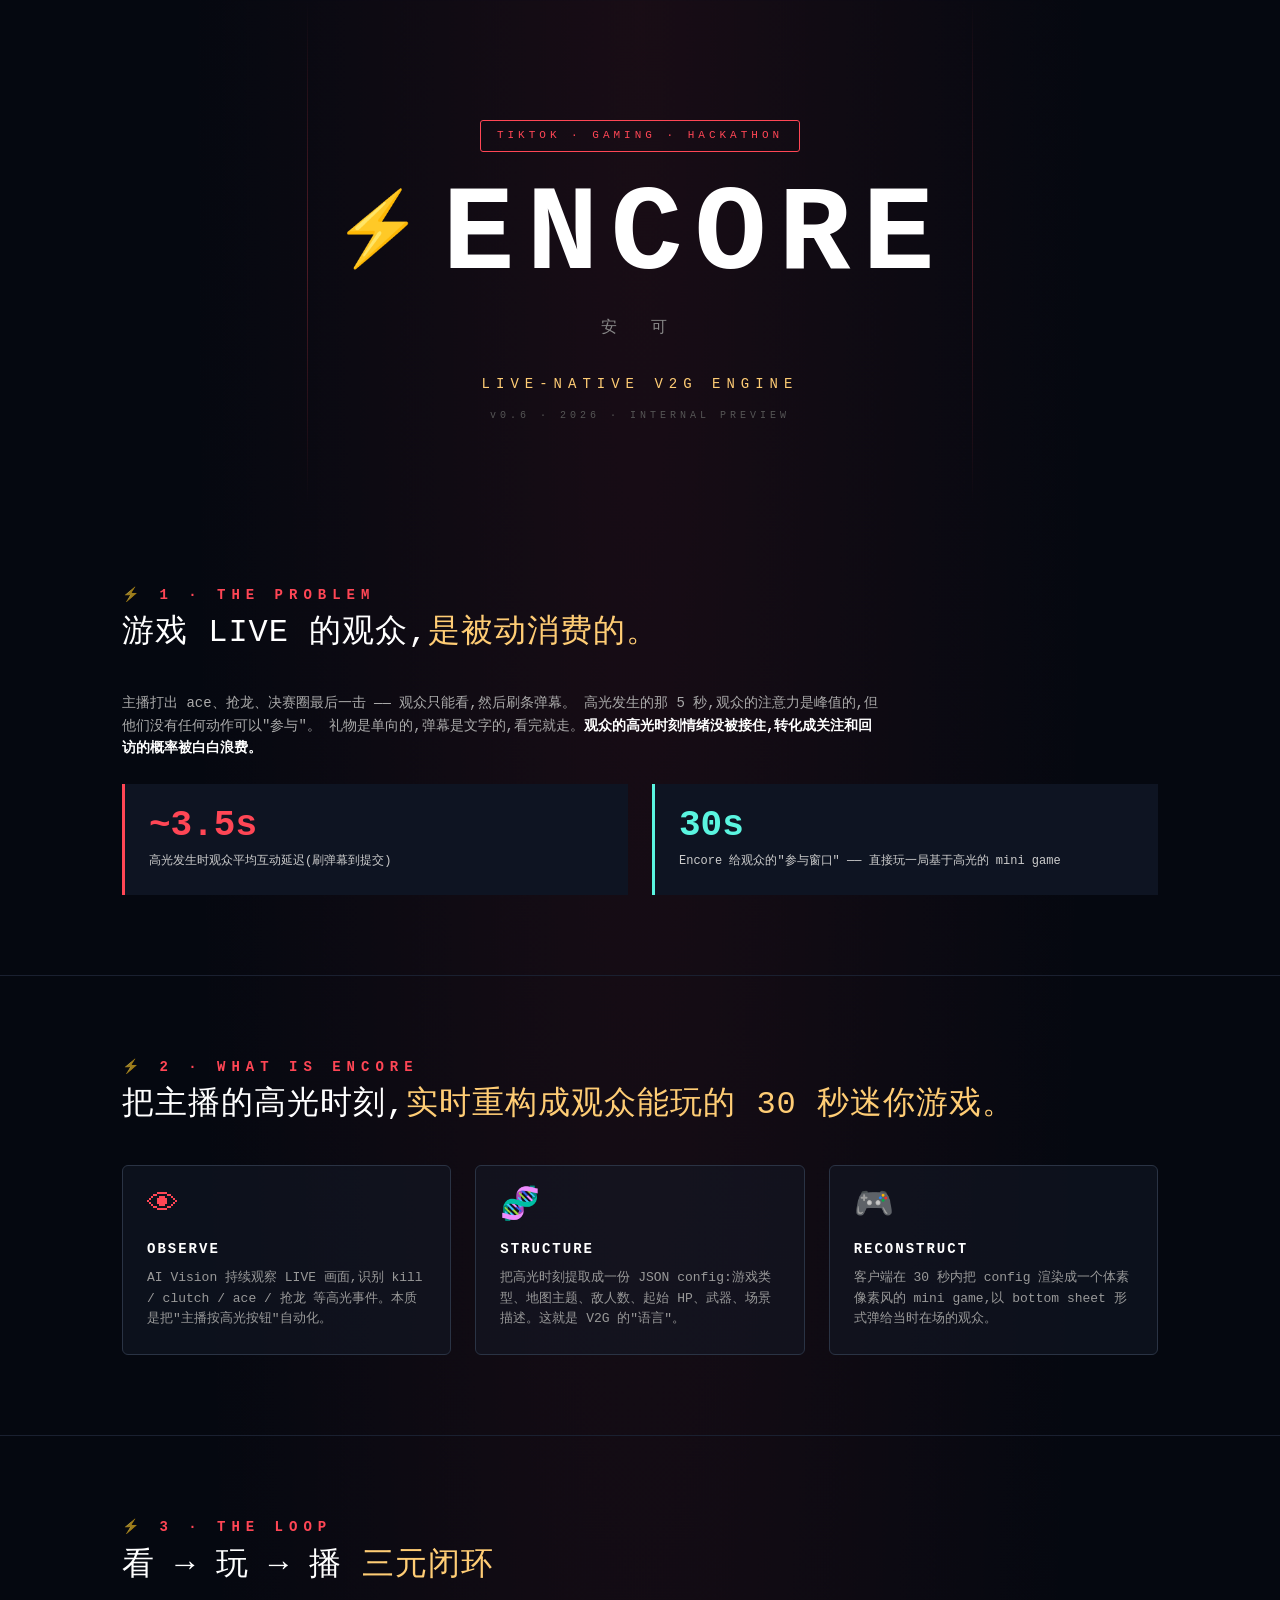
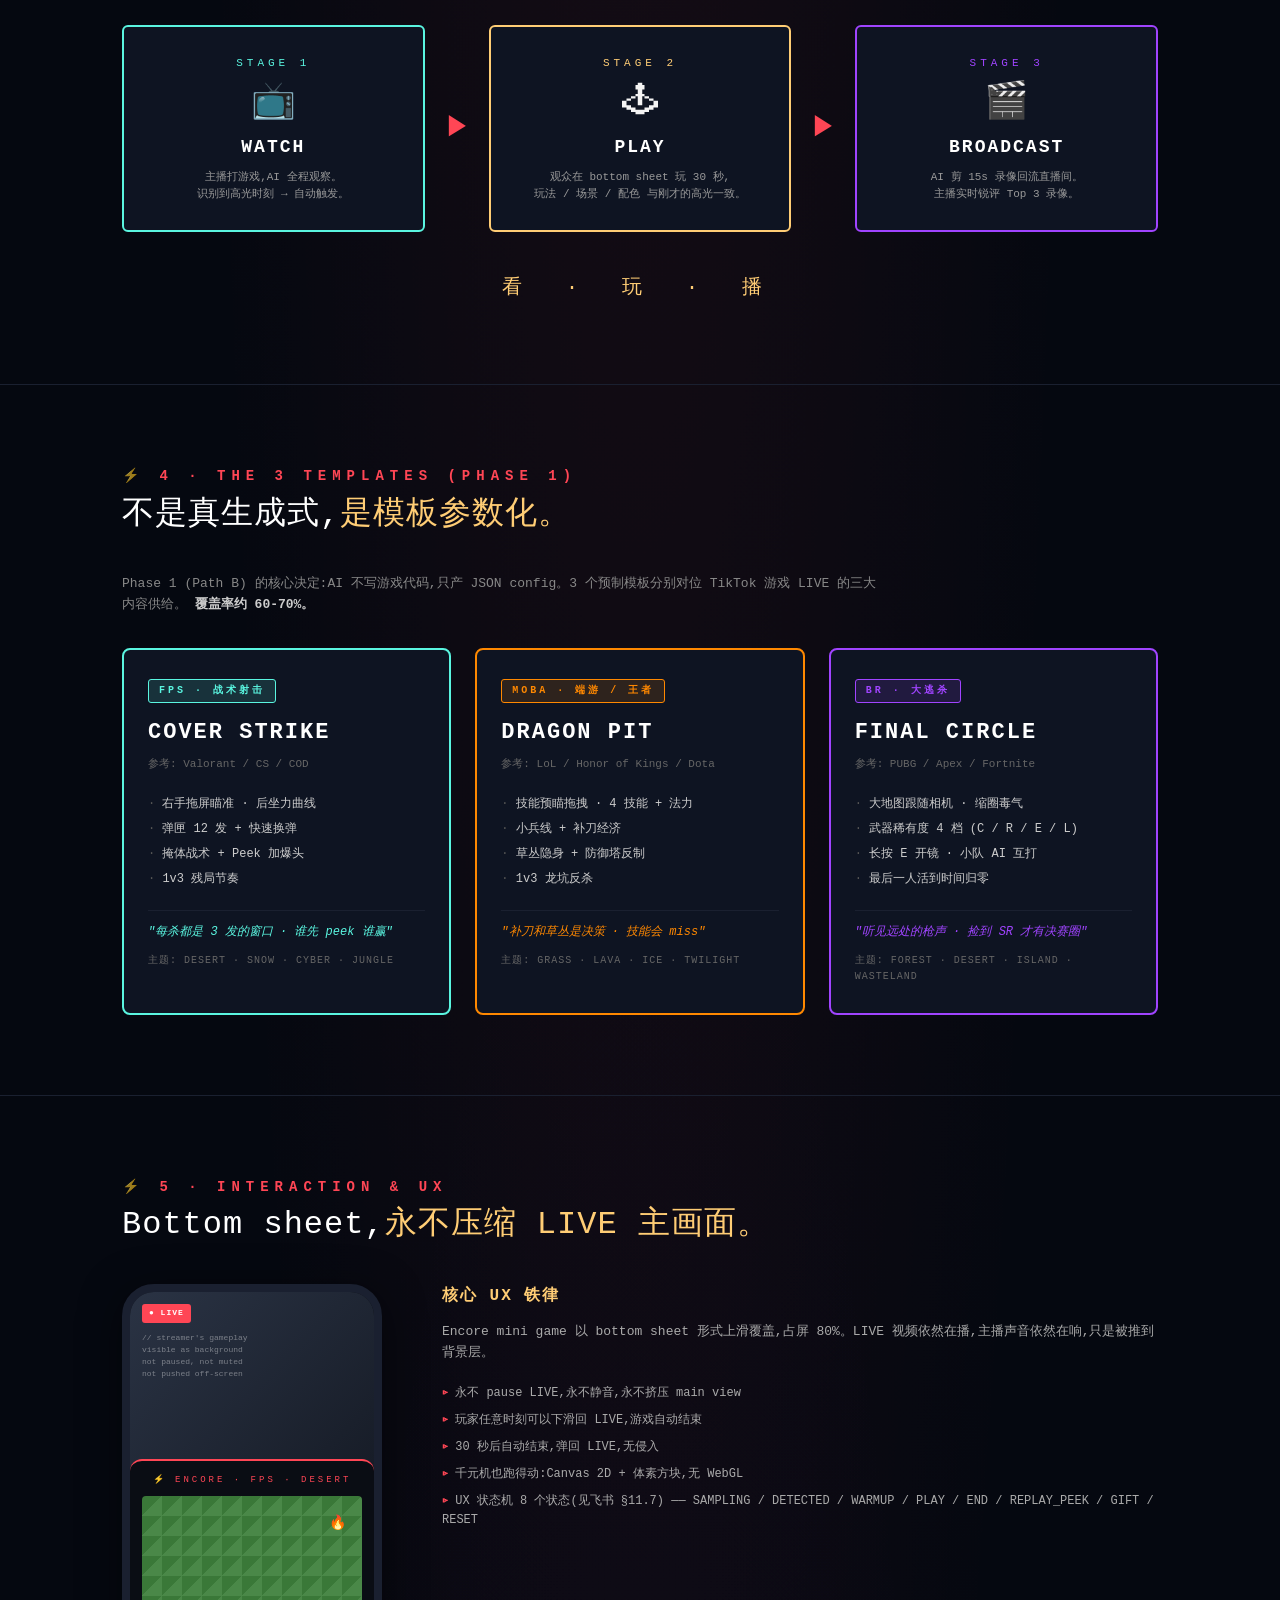
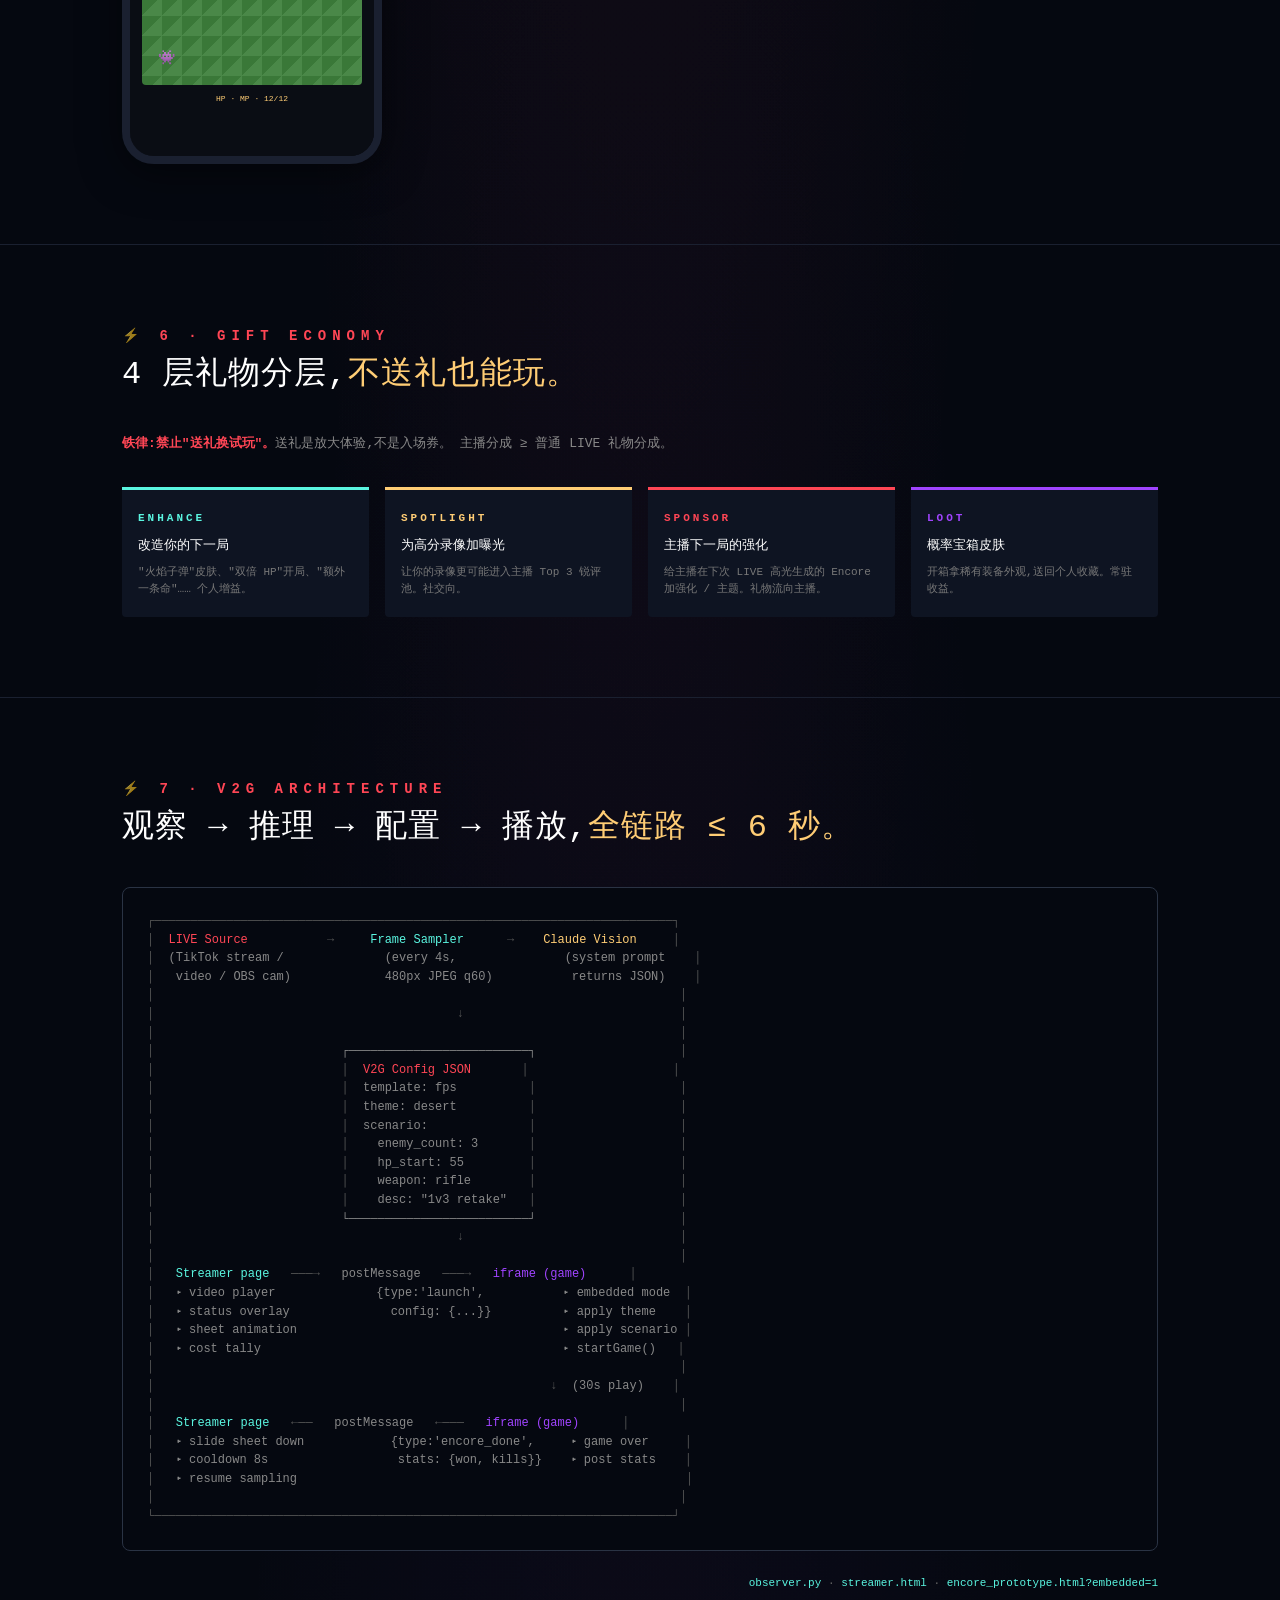
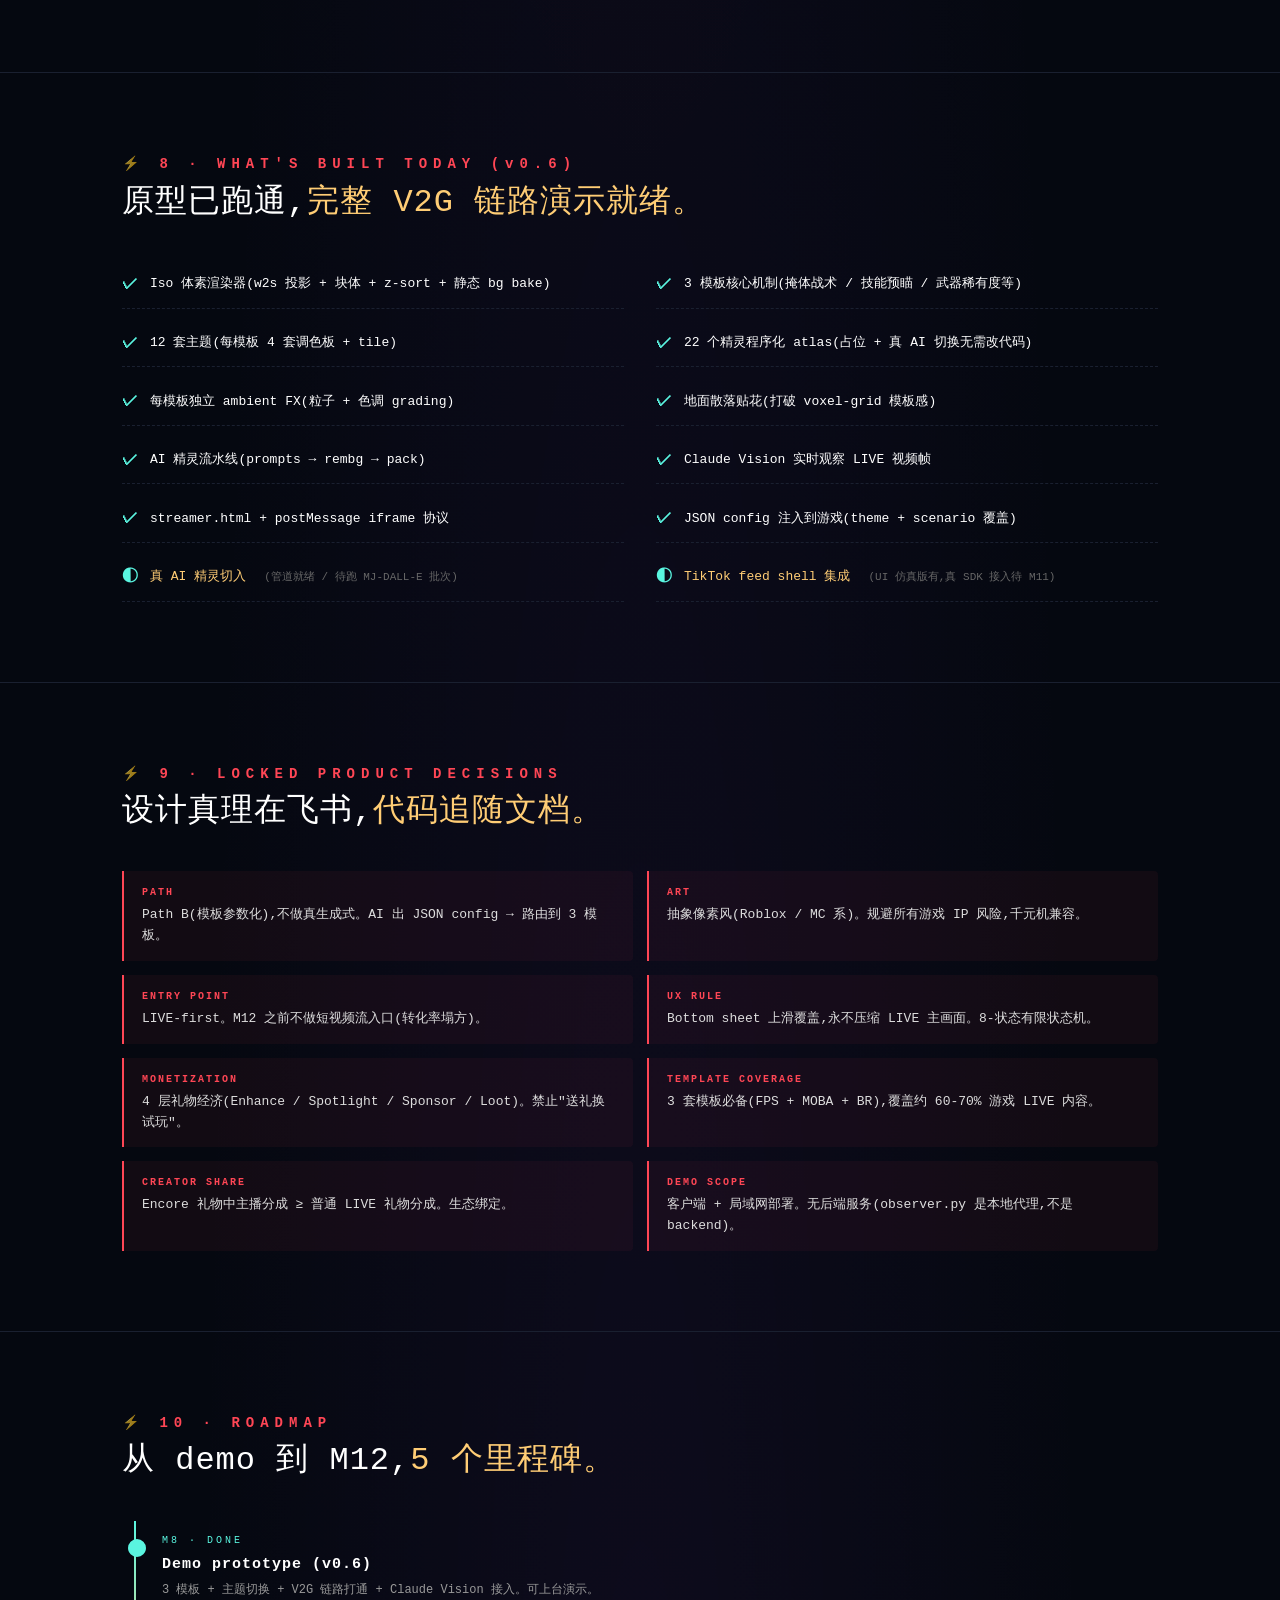
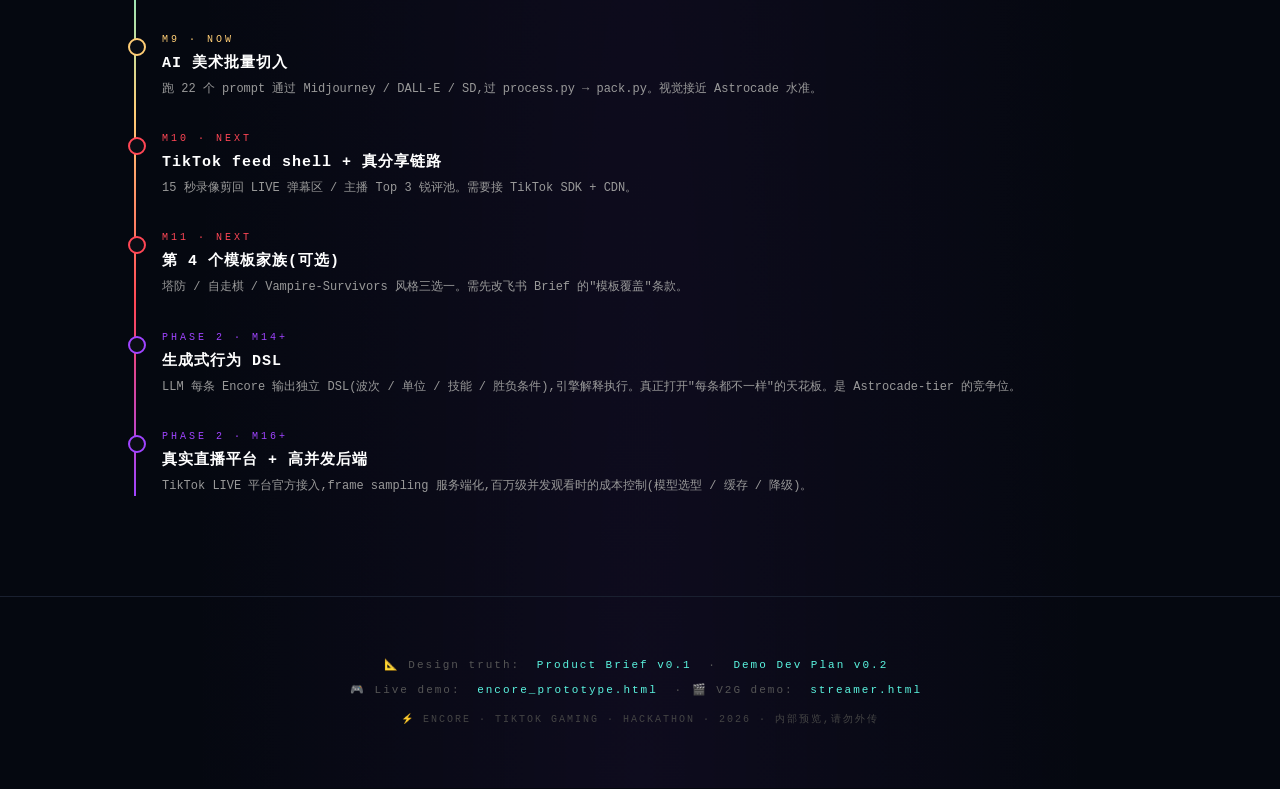
==== docs/encore_pitch.html @ af49ca0b "v1: Encore — TikTok LIVE-native V2G engine prototype Hackathon snapshot at v0.6: end-to-end V2G loop" ====
<!DOCTYPE html>
<html lang="zh-CN">
<head>
<meta charset="UTF-8">
<meta name="viewport" content="width=device-width, initial-scale=1">
<title>Encore — V2G Engine for TikTok LIVE</title>
<style>
  * { box-sizing: border-box; }
  html, body {
    margin: 0; padding: 0;
    background: #050810;
    color: #f4f4f4;
    font-family: 'Courier New', Menlo, monospace;
    line-height: 1.6;
    font-size: 14px;
  }
  body {
    background:
      radial-gradient(ellipse at top, rgba(255,70,85,0.08) 0%, transparent 50%),
      radial-gradient(ellipse at bottom, rgba(160,68,255,0.06) 0%, transparent 50%),
      #050810;
    min-height: 100vh;
  }
  .container { max-width: 1100px; margin: 0 auto; padding: 0 32px; }
  section { padding: 80px 0; border-top: 1px solid #1a2030; }
  section:first-of-type { border-top: none; }

  /* === Hero === */
  header {
    padding: 120px 0 80px;
    text-align: center;
    position: relative;
    overflow: hidden;
  }
  header::before, header::after {
    content: '';
    position: absolute;
    width: 1px; height: 100%;
    background: linear-gradient(180deg, transparent, rgba(255,70,85,0.3), transparent);
  }
  header::before { left: 24%; top: 0; }
  header::after { right: 24%; top: 0; }
  .hero-badge {
    display: inline-block;
    color: #ff4655;
    border: 1px solid #ff4655;
    padding: 6px 16px;
    letter-spacing: 4px;
    font-size: 11px;
    border-radius: 3px;
    margin-bottom: 24px;
  }
  .hero-title {
    font-size: clamp(56px, 10vw, 120px);
    color: #fff;
    margin: 0;
    letter-spacing: 12px;
    font-weight: bold;
    line-height: 1;
  }
  .hero-title .bolt { color: #ff4655; font-size: 0.6em; vertical-align: 0.2em; margin-right: 0.1em; }
  .hero-cn {
    font-size: 16px; color: #888;
    letter-spacing: 12px;
    margin-top: 20px;
  }
  .hero-tagline {
    color: #ffcd75;
    font-size: 14px;
    letter-spacing: 6px;
    margin-top: 32px;
  }
  .hero-stamp {
    color: #555;
    font-size: 10px;
    letter-spacing: 4px;
    margin-top: 12px;
  }

  /* === Section headings === */
  h2 {
    color: #ff4655;
    font-size: 14px;
    letter-spacing: 6px;
    margin: 0 0 8px;
    font-weight: bold;
  }
  h2::before { content: '⚡ '; opacity: 0.6; }
  .h2-sub {
    color: #fff;
    font-size: 32px;
    letter-spacing: 1px;
    margin: 0 0 40px;
    line-height: 1.2;
  }
  .h2-sub .accent { color: #ffcd75; }

  /* === Problem === */
  #problem .pair {
    display: grid; grid-template-columns: 1fr 1fr; gap: 24px;
    margin-top: 24px;
  }
  .stat-card {
    background: #0e1422;
    border-left: 3px solid #ff4655;
    padding: 24px;
  }
  .stat-card .num {
    color: #ff4655;
    font-size: 36px; font-weight: bold;
    line-height: 1;
    margin-bottom: 8px;
  }
  .stat-card .lbl { color: #ccc; font-size: 12px; }
  .stat-card.good { border-left-color: #5af5e0; }
  .stat-card.good .num { color: #5af5e0; }

  /* === Vision === */
  .vision-grid {
    display: grid; grid-template-columns: repeat(3, 1fr); gap: 24px;
  }
  .v-card {
    background: rgba(20, 26, 40, 0.5);
    border: 1px solid #2a3344;
    padding: 24px;
    border-radius: 6px;
  }
  .v-card .ico {
    color: #ff4655;
    font-size: 32px;
    line-height: 1;
    margin-bottom: 16px;
  }
  .v-card h3 {
    color: #fff; margin: 0 0 8px;
    font-size: 14px; letter-spacing: 2px;
  }
  .v-card p { color: #999; font-size: 13px; margin: 0; }

  /* === Loop diagram === */
  .loop {
    display: grid; grid-template-columns: 1fr auto 1fr auto 1fr; gap: 20px;
    align-items: center;
  }
  .loop-step {
    background: #0e1422;
    border: 2px solid #2a3344;
    padding: 28px 20px;
    text-align: center;
    border-radius: 6px;
    position: relative;
  }
  .loop-step.watch  { border-color: #5af5e0; }
  .loop-step.play   { border-color: #ffcd75; }
  .loop-step.replay { border-color: #a044ff; }
  .loop-step .stage {
    font-size: 11px; letter-spacing: 4px; color: #888;
    margin-bottom: 12px;
  }
  .loop-step.watch  .stage { color: #5af5e0; }
  .loop-step.play   .stage { color: #ffcd75; }
  .loop-step.replay .stage { color: #a044ff; }
  .loop-step .ico {
    font-size: 36px; margin-bottom: 12px; line-height: 1;
  }
  .loop-step .label {
    color: #fff; font-size: 18px; font-weight: bold;
    letter-spacing: 2px; margin-bottom: 8px;
  }
  .loop-step .desc {
    color: #999; font-size: 11px; line-height: 1.5;
  }
  .loop-arrow {
    color: #ff4655;
    font-size: 24px;
    font-weight: bold;
  }
  .loop-cn {
    text-align: center;
    margin-top: 40px;
    color: #ffcd75;
    letter-spacing: 16px;
    font-size: 20px;
  }

  /* === Templates === */
  .tpl-grid {
    display: grid; grid-template-columns: repeat(3, 1fr); gap: 24px;
  }
  .tpl-card {
    background: #0e1422;
    border: 2px solid;
    border-radius: 8px;
    padding: 28px 24px;
    position: relative;
    overflow: hidden;
  }
  .tpl-card.fps  { border-color: #5af5e0; }
  .tpl-card.moba { border-color: #ff8800; }
  .tpl-card.br   { border-color: #a044ff; }
  .tpl-card .badge {
    display: inline-block;
    font-size: 10px; letter-spacing: 3px;
    padding: 3px 10px; border-radius: 3px;
    font-weight: bold;
    margin-bottom: 12px;
  }
  .fps  .badge { background: #5af5e022; color: #5af5e0; border: 1px solid #5af5e0; }
  .moba .badge { background: #ff880022; color: #ff8800; border: 1px solid #ff8800; }
  .br   .badge { background: #a044ff22; color: #a044ff; border: 1px solid #a044ff; }
  .tpl-card h3 {
    color: #fff; font-size: 22px; margin: 0 0 6px;
    letter-spacing: 2px;
  }
  .tpl-card .ref { color: #666; font-size: 11px; margin-bottom: 18px; }
  .tpl-card ul {
    list-style: none; padding: 0; margin: 0 0 18px;
    color: #ccc; font-size: 12px;
  }
  .tpl-card ul li { padding: 3px 0; }
  .tpl-card ul li::before { content: '· '; color: #555; }
  .tpl-card .feel {
    color: #5af5e0;
    font-style: italic;
    font-size: 12px;
    border-top: 1px solid #1a2030;
    padding-top: 12px;
  }
  .fps  .feel { color: #5af5e0; }
  .moba .feel { color: #ff8800; }
  .br   .feel { color: #a044ff; }
  .tpl-card .themes {
    margin-top: 10px;
    font-size: 10px; color: #666;
    letter-spacing: 1px;
  }

  /* === Architecture diagram === */
  .arch-diagram {
    background: #050810;
    border: 1px solid #2a3344;
    padding: 24px;
    border-radius: 8px;
    font-size: 12px;
    color: #888;
    overflow-x: auto;
    line-height: 1.55;
  }
  .arch-diagram pre {
    margin: 0;
    color: inherit;
    font-family: inherit;
    white-space: pre;
  }
  .arch-diagram .hl  { color: #ff4655; }
  .arch-diagram .ok  { color: #5af5e0; }
  .arch-diagram .y   { color: #ffcd75; }
  .arch-diagram .p   { color: #a044ff; }
  .arch-diagram .dim { color: #555; }

  /* === UX wireframe === */
  .ux-row {
    display: grid;
    grid-template-columns: 280px 1fr;
    gap: 40px;
    align-items: start;
  }
  .phone {
    width: 260px;
    height: 480px;
    background: #0a0d14;
    border: 8px solid #1a2030;
    border-radius: 32px;
    position: relative;
    overflow: hidden;
    box-shadow: 0 8px 40px rgba(0,0,0,0.5);
  }
  .phone .live-bg {
    position: absolute; inset: 0;
    background: linear-gradient(135deg, #2a3344, #0a0d14);
  }
  .phone .live-badge {
    position: absolute; top: 12px; left: 12px;
    background: #ff4655; color: #fff;
    font-size: 8px; padding: 3px 7px;
    border-radius: 3px; letter-spacing: 1px;
    font-weight: bold;
  }
  .phone .sheet {
    position: absolute; bottom: 0; left: 0; right: 0;
    height: 64%;
    background: #0a0d14;
    border-top: 2px solid #ff4655;
    border-radius: 12px 12px 0 0;
    padding: 12px;
    transition: transform 0.4s;
  }
  .phone .sheet-title {
    text-align: center; color: #ff4655;
    font-size: 9px; letter-spacing: 3px;
    margin-bottom: 8px;
  }
  .phone .sheet-game {
    background: #4a8050;
    height: 70%;
    border-radius: 4px;
    margin-bottom: 8px;
    background:
      linear-gradient(135deg, #3a7838 50%, #4a8848 50%),
      #4a8050;
    background-size: 20px 20px;
    position: relative;
  }
  .phone .sheet-game::before {
    content: '👾';
    position: absolute; bottom: 16px; left: 16px;
    font-size: 14px;
  }
  .phone .sheet-game::after {
    content: '🔥';
    position: absolute; top: 16px; right: 16px;
    font-size: 14px;
  }
  .phone .sheet-hud {
    display: flex; justify-content: space-around;
    font-size: 8px; color: #ffcd75;
  }
  .phone .live-content {
    position: absolute; top: 40px; left: 12px; right: 12px;
    color: rgba(255,255,255,0.4);
    font-size: 8px; line-height: 1.5;
  }
  .ux-text h4 {
    color: #ffcd75; font-size: 16px;
    margin: 0 0 12px;
    letter-spacing: 2px;
  }
  .ux-text p { color: #aaa; margin: 0 0 16px; font-size: 13px; }
  .ux-rules { color: #aaa; font-size: 12px; }
  .ux-rules li { padding: 4px 0; }
  .ux-rules li::before { content: '⊳ '; color: #ff4655; font-weight: bold; }
  .ux-rules { list-style: none; padding: 0; }

  /* === Gift economy === */
  .gift-grid {
    display: grid; grid-template-columns: repeat(4, 1fr); gap: 16px;
  }
  .gift-card {
    background: #0e1422;
    border-top: 3px solid;
    padding: 20px 16px;
    border-radius: 0 0 4px 4px;
  }
  .gift-card:nth-child(1) { border-top-color: #5af5e0; }
  .gift-card:nth-child(2) { border-top-color: #ffcd75; }
  .gift-card:nth-child(3) { border-top-color: #ff4655; }
  .gift-card:nth-child(4) { border-top-color: #a044ff; }
  .gift-card .name {
    font-size: 11px; letter-spacing: 3px;
    margin-bottom: 8px;
    font-weight: bold;
  }
  .gift-card:nth-child(1) .name { color: #5af5e0; }
  .gift-card:nth-child(2) .name { color: #ffcd75; }
  .gift-card:nth-child(3) .name { color: #ff4655; }
  .gift-card:nth-child(4) .name { color: #a044ff; }
  .gift-card .what {
    color: #fff; font-size: 13px; margin-bottom: 8px;
  }
  .gift-card .ex {
    color: #777; font-size: 11px; line-height: 1.5;
  }

  /* === Status / Build progress === */
  .build-list {
    list-style: none; padding: 0; margin: 0;
    display: grid; grid-template-columns: 1fr 1fr; gap: 12px 32px;
  }
  .build-list li {
    padding: 10px 0;
    border-bottom: 1px dashed #1a2030;
    display: flex; align-items: center; gap: 12px;
    font-size: 13px;
  }
  .build-list .tick {
    color: #5af5e0; font-weight: bold;
    font-size: 16px;
    flex-shrink: 0;
  }
  .build-list .x { color: #555; }
  .build-list .partial { color: #ffcd75; }
  .build-list .desc { color: #ccc; }
  .build-list .meta { color: #666; font-size: 11px; margin-left: 6px; }
  .build-list .done .desc { color: #fff; }
  .build-list .partial .desc { color: #ffcd75; }

  /* === Locked decisions === */
  .decisions {
    display: grid; grid-template-columns: 1fr 1fr; gap: 14px;
  }
  .dec-card {
    background: rgba(255, 70, 85, 0.05);
    border-left: 2px solid #ff4655;
    padding: 14px 18px;
    border-radius: 0 4px 4px 0;
  }
  .dec-card .label {
    color: #ff4655; font-size: 10px;
    letter-spacing: 2px;
    margin-bottom: 4px; font-weight: bold;
  }
  .dec-card .text {
    color: #ddd; font-size: 13px;
  }

  /* === Roadmap === */
  .roadmap {
    position: relative;
    margin-top: 24px;
    padding-left: 40px;
  }
  .roadmap::before {
    content: ''; position: absolute;
    left: 12px; top: 0; bottom: 20px;
    width: 2px;
    background: linear-gradient(180deg, #5af5e0, #ffcd75, #ff4655, #a044ff);
  }
  .rm-item {
    position: relative;
    padding: 12px 0 20px;
  }
  .rm-item::before {
    content: '';
    position: absolute;
    left: -34px; top: 18px;
    width: 14px; height: 14px;
    border-radius: 50%;
    background: #0a0d14;
    border: 2px solid;
  }
  .rm-item.done::before    { border-color: #5af5e0; background: #5af5e0; }
  .rm-item.now::before     { border-color: #ffcd75; }
  .rm-item.next::before    { border-color: #ff4655; }
  .rm-item.phase2::before  { border-color: #a044ff; }
  .rm-item .when {
    font-size: 10px; letter-spacing: 3px;
    color: #666;
    margin-bottom: 4px;
  }
  .rm-item.done .when    { color: #5af5e0; }
  .rm-item.now  .when    { color: #ffcd75; }
  .rm-item.next .when    { color: #ff4655; }
  .rm-item.phase2 .when  { color: #a044ff; }
  .rm-item .title {
    color: #fff;
    font-size: 15px;
    font-weight: bold;
    letter-spacing: 1px;
  }
  .rm-item .body {
    color: #999;
    font-size: 12px;
    margin-top: 4px;
    line-height: 1.6;
  }

  /* === Footer === */
  footer {
    padding: 60px 0;
    border-top: 1px solid #1a2030;
    text-align: center;
    color: #555;
    font-size: 11px;
    letter-spacing: 2px;
  }
  footer a {
    color: #5af5e0; text-decoration: none;
    margin: 0 8px;
  }
  footer a:hover { text-decoration: underline; }
  footer .meta { margin-top: 12px; font-size: 10px; color: #444; }

  /* === Responsive === */
  @media (max-width: 760px) {
    .container { padding: 0 20px; }
    section { padding: 56px 0; }
    .vision-grid, .tpl-grid, .gift-grid { grid-template-columns: 1fr; }
    .loop { grid-template-columns: 1fr; }
    .loop-arrow { transform: rotate(90deg); justify-self: center; }
    .build-list { grid-template-columns: 1fr; }
    .decisions { grid-template-columns: 1fr; }
    .ux-row { grid-template-columns: 1fr; }
    .h2-sub { font-size: 24px; }
    #problem .pair { grid-template-columns: 1fr; }
    .arch-diagram { font-size: 10px; }
  }
</style>
</head>
<body>

<!-- ============== HERO ============== -->
<header>
  <div class="container">
    <span class="hero-badge">TIKTOK · GAMING · HACKATHON</span>
    <h1 class="hero-title"><span class="bolt">⚡</span>ENCORE</h1>
    <div class="hero-cn">安 可</div>
    <div class="hero-tagline">LIVE-NATIVE V2G ENGINE</div>
    <div class="hero-stamp">v0.6 · 2026 · INTERNAL PREVIEW</div>
  </div>
</header>

<!-- ============== PROBLEM ============== -->
<section id="problem">
  <div class="container">
    <h2>1 · THE PROBLEM</h2>
    <div class="h2-sub">游戏 LIVE 的观众,<span class="accent">是被动消费的。</span></div>
    <p style="color:#aaa;max-width:760px;">主播打出 ace、抢龙、决赛圈最后一击 —— 观众只能看,然后刷条弹幕。
高光发生的那 5 秒,观众的注意力是峰值的,但他们没有任何动作可以"参与"。
礼物是单向的,弹幕是文字的,看完就走。<strong style="color:#fff">观众的高光时刻情绪没被接住,转化成关注和回访的概率被白白浪费。</strong></p>

    <div class="pair">
      <div class="stat-card">
        <div class="num">~3.5s</div>
        <div class="lbl">高光发生时观众平均互动延迟(刷弹幕到提交)</div>
      </div>
      <div class="stat-card good">
        <div class="num">30s</div>
        <div class="lbl">Encore 给观众的"参与窗口" —— 直接玩一局基于高光的 mini game</div>
      </div>
    </div>
  </div>
</section>

<!-- ============== VISION ============== -->
<section id="vision">
  <div class="container">
    <h2>2 · WHAT IS ENCORE</h2>
    <div class="h2-sub">把主播的高光时刻,<span class="accent">实时重构成观众能玩的 30 秒迷你游戏。</span></div>

    <div class="vision-grid">
      <div class="v-card">
        <div class="ico">👁</div>
        <h3>OBSERVE</h3>
        <p>AI Vision 持续观察 LIVE 画面,识别 kill / clutch / ace / 抢龙 等高光事件。本质是把"主播按高光按钮"自动化。</p>
      </div>
      <div class="v-card">
        <div class="ico">🧬</div>
        <h3>STRUCTURE</h3>
        <p>把高光时刻提取成一份 JSON config:游戏类型、地图主题、敌人数、起始 HP、武器、场景描述。这就是 V2G 的"语言"。</p>
      </div>
      <div class="v-card">
        <div class="ico">🎮</div>
        <h3>RECONSTRUCT</h3>
        <p>客户端在 30 秒内把 config 渲染成一个体素像素风的 mini game,以 bottom sheet 形式弹给当时在场的观众。</p>
      </div>
    </div>
  </div>
</section>

<!-- ============== LOOP ============== -->
<section id="loop">
  <div class="container">
    <h2>3 · THE LOOP</h2>
    <div class="h2-sub">看 → 玩 → 播 <span class="accent">三元闭环</span></div>

    <div class="loop">
      <div class="loop-step watch">
        <div class="stage">STAGE 1</div>
        <div class="ico">📺</div>
        <div class="label">WATCH</div>
        <div class="desc">主播打游戏,AI 全程观察。<br>识别到高光时刻 → 自动触发。</div>
      </div>
      <div class="loop-arrow">▶</div>
      <div class="loop-step play">
        <div class="stage">STAGE 2</div>
        <div class="ico">🕹</div>
        <div class="label">PLAY</div>
        <div class="desc">观众在 bottom sheet 玩 30 秒,<br>玩法 / 场景 / 配色 与刚才的高光一致。</div>
      </div>
      <div class="loop-arrow">▶</div>
      <div class="loop-step replay">
        <div class="stage">STAGE 3</div>
        <div class="ico">🎬</div>
        <div class="label">BROADCAST</div>
        <div class="desc">AI 剪 15s 录像回流直播间。<br>主播实时锐评 Top 3 录像。</div>
      </div>
    </div>

    <div class="loop-cn">看  ·  玩  ·  播</div>
  </div>
</section>

<!-- ============== TEMPLATES ============== -->
<section id="templates">
  <div class="container">
    <h2>4 · THE 3 TEMPLATES (PHASE 1)</h2>
    <div class="h2-sub">不是真生成式,<span class="accent">是模板参数化。</span></div>
    <p style="color:#888;max-width:760px;margin-bottom:32px;font-size:13px;">
      Phase 1 (Path B) 的核心决定:AI 不写游戏代码,只产 JSON config。3 个预制模板分别对位 TikTok 游戏 LIVE 的三大内容供给。
      <strong style="color:#ccc">覆盖率约 60-70%。</strong>
    </p>

    <div class="tpl-grid">
      <div class="tpl-card fps">
        <span class="badge">FPS · 战术射击</span>
        <h3>COVER STRIKE</h3>
        <div class="ref">参考: Valorant / CS / COD</div>
        <ul>
          <li>右手拖屏瞄准 · 后坐力曲线</li>
          <li>弹匣 12 发 + 快速换弹</li>
          <li>掩体战术 + Peek 加爆头</li>
          <li>1v3 残局节奏</li>
        </ul>
        <div class="feel">"每杀都是 3 发的窗口 · 谁先 peek 谁赢"</div>
        <div class="themes">主题: DESERT · SNOW · CYBER · JUNGLE</div>
      </div>

      <div class="tpl-card moba">
        <span class="badge">MOBA · 端游 / 王者</span>
        <h3>DRAGON PIT</h3>
        <div class="ref">参考: LoL / Honor of Kings / Dota</div>
        <ul>
          <li>技能预瞄拖拽 · 4 技能 + 法力</li>
          <li>小兵线 + 补刀经济</li>
          <li>草丛隐身 + 防御塔反制</li>
          <li>1v3 龙坑反杀</li>
        </ul>
        <div class="feel">"补刀和草丛是决策 · 技能会 miss"</div>
        <div class="themes">主题: GRASS · LAVA · ICE · TWILIGHT</div>
      </div>

      <div class="tpl-card br">
        <span class="badge">BR · 大逃杀</span>
        <h3>FINAL CIRCLE</h3>
        <div class="ref">参考: PUBG / Apex / Fortnite</div>
        <ul>
          <li>大地图跟随相机 · 缩圈毒气</li>
          <li>武器稀有度 4 档 (C / R / E / L)</li>
          <li>长按 E 开镜 · 小队 AI 互打</li>
          <li>最后一人活到时间归零</li>
        </ul>
        <div class="feel">"听见远处的枪声 · 捡到 SR 才有决赛圈"</div>
        <div class="themes">主题: FOREST · DESERT · ISLAND · WASTELAND</div>
      </div>
    </div>
  </div>
</section>

<!-- ============== UX ============== -->
<section id="ux">
  <div class="container">
    <h2>5 · INTERACTION & UX</h2>
    <div class="h2-sub">Bottom sheet,<span class="accent">永不压缩 LIVE 主画面。</span></div>

    <div class="ux-row">
      <div class="phone">
        <div class="live-bg"></div>
        <div class="live-badge">● LIVE</div>
        <div class="live-content">// streamer's gameplay<br>visible as background<br>not paused, not muted<br>not pushed off-screen</div>
        <div class="sheet">
          <div class="sheet-title">⚡ ENCORE · FPS · DESERT</div>
          <div class="sheet-game"></div>
          <div class="sheet-hud">HP · MP · 12/12</div>
        </div>
      </div>

      <div class="ux-text">
        <h4>核心 UX 铁律</h4>
        <p>Encore mini game 以 bottom sheet 形式上滑覆盖,占屏 80%。LIVE 视频依然在播,主播声音依然在响,只是被推到背景层。</p>
        <ul class="ux-rules">
          <li>永不 pause LIVE,永不静音,永不挤压 main view</li>
          <li>玩家任意时刻可以下滑回 LIVE,游戏自动结束</li>
          <li>30 秒后自动结束,弹回 LIVE,无侵入</li>
          <li>千元机也跑得动:Canvas 2D + 体素方块,无 WebGL</li>
          <li>UX 状态机 8 个状态(见飞书 §11.7) —— SAMPLING / DETECTED / WARMUP / PLAY / END / REPLAY_PEEK / GIFT / RESET</li>
        </ul>
      </div>
    </div>
  </div>
</section>

<!-- ============== GIFT ECONOMY ============== -->
<section id="economy">
  <div class="container">
    <h2>6 · GIFT ECONOMY</h2>
    <div class="h2-sub">4 层礼物分层,<span class="accent">不送礼也能玩。</span></div>
    <p style="color:#888;max-width:760px;margin-bottom:32px;font-size:13px;">
      <strong style="color:#ff4655">铁律:禁止"送礼换试玩"。</strong>送礼是放大体验,不是入场券。
      主播分成 ≥ 普通 LIVE 礼物分成。
    </p>

    <div class="gift-grid">
      <div class="gift-card">
        <div class="name">ENHANCE</div>
        <div class="what">改造你的下一局</div>
        <div class="ex">"火焰子弹"皮肤、"双倍 HP"开局、"额外一条命"…… 个人增益。</div>
      </div>
      <div class="gift-card">
        <div class="name">SPOTLIGHT</div>
        <div class="what">为高分录像加曝光</div>
        <div class="ex">让你的录像更可能进入主播 Top 3 锐评池。社交向。</div>
      </div>
      <div class="gift-card">
        <div class="name">SPONSOR</div>
        <div class="what">主播下一局的强化</div>
        <div class="ex">给主播在下次 LIVE 高光生成的 Encore 加强化 / 主题。礼物流向主播。</div>
      </div>
      <div class="gift-card">
        <div class="name">LOOT</div>
        <div class="what">概率宝箱皮肤</div>
        <div class="ex">开箱拿稀有装备外观,送回个人收藏。常驻收益。</div>
      </div>
    </div>
  </div>
</section>

<!-- ============== ARCHITECTURE ============== -->
<section id="architecture">
  <div class="container">
    <h2>7 · V2G ARCHITECTURE</h2>
    <div class="h2-sub">观察 → 推理 → 配置 → 播放,<span class="accent">全链路 ≤ 6 秒。</span></div>

    <div class="arch-diagram">
<pre>
<span class="dim">┌────────────────────────────────────────────────────────────────────────┐</span>
<span class="dim">│</span>  <span class="hl">LIVE Source</span>           <span class="dim">→</span>     <span class="ok">Frame Sampler</span>      <span class="dim">→</span>    <span class="y">Claude Vision</span>     <span class="dim">│</span>
<span class="dim">│</span>  (TikTok stream /              (every 4s,               (system prompt    <span class="dim">│</span>
<span class="dim">│</span>   video / OBS cam)             480px JPEG q60)           returns JSON)    <span class="dim">│</span>
<span class="dim">│</span>                                                                         <span class="dim">│</span>
<span class="dim">│</span>                                          <span class="dim">↓</span>                              <span class="dim">│</span>
<span class="dim">│</span>                                                                         <span class="dim">│</span>
<span class="dim">│</span>                          ┌─────────────────────────┐                    <span class="dim">│</span>
<span class="dim">│</span>                          <span class="dim">│</span>  <span class="hl">V2G Config JSON</span>       <span class="dim">│</span>                    <span class="dim">│</span>
<span class="dim">│</span>                          <span class="dim">│</span>  template: fps          <span class="dim">│</span>                    <span class="dim">│</span>
<span class="dim">│</span>                          <span class="dim">│</span>  theme: desert          <span class="dim">│</span>                    <span class="dim">│</span>
<span class="dim">│</span>                          <span class="dim">│</span>  scenario:              <span class="dim">│</span>                    <span class="dim">│</span>
<span class="dim">│</span>                          <span class="dim">│</span>    enemy_count: 3       <span class="dim">│</span>                    <span class="dim">│</span>
<span class="dim">│</span>                          <span class="dim">│</span>    hp_start: 55         <span class="dim">│</span>                    <span class="dim">│</span>
<span class="dim">│</span>                          <span class="dim">│</span>    weapon: rifle        <span class="dim">│</span>                    <span class="dim">│</span>
<span class="dim">│</span>                          <span class="dim">│</span>    desc: "1v3 retake"   <span class="dim">│</span>                    <span class="dim">│</span>
<span class="dim">│</span>                          └─────────────────────────┘                    <span class="dim">│</span>
<span class="dim">│</span>                                          <span class="dim">↓</span>                              <span class="dim">│</span>
<span class="dim">│</span>                                                                         <span class="dim">│</span>
<span class="dim">│</span>   <span class="ok">Streamer page</span>   <span class="dim">───→</span>   postMessage   <span class="dim">───→</span>   <span class="p">iframe (game)</span>      <span class="dim">│</span>
<span class="dim">│</span>   ▸ video player              {type:'launch',           ▸ embedded mode  <span class="dim">│</span>
<span class="dim">│</span>   ▸ status overlay              config: {...}}          ▸ apply theme    <span class="dim">│</span>
<span class="dim">│</span>   ▸ sheet animation                                     ▸ apply scenario <span class="dim">│</span>
<span class="dim">│</span>   ▸ cost tally                                          ▸ startGame()   <span class="dim">│</span>
<span class="dim">│</span>                                                                         <span class="dim">│</span>
<span class="dim">│</span>                                                       <span class="dim">↓</span>  (30s play)    <span class="dim">│</span>
<span class="dim">│</span>                                                                         <span class="dim">│</span>
<span class="dim">│</span>   <span class="ok">Streamer page</span>   <span class="dim">←──</span>   postMessage   <span class="dim">←───</span>   <span class="p">iframe (game)</span>      <span class="dim">│</span>
<span class="dim">│</span>   ▸ slide sheet down            {type:'encore_done',     ▸ game over     <span class="dim">│</span>
<span class="dim">│</span>   ▸ cooldown 8s                  stats: {won, kills}}    ▸ post stats    <span class="dim">│</span>
<span class="dim">│</span>   ▸ resume sampling                                                      <span class="dim">│</span>
<span class="dim">│</span>                                                                         <span class="dim">│</span>
<span class="dim">└────────────────────────────────────────────────────────────────────────┘</span>
</pre>
    </div>

    <div style="margin-top:24px;color:#666;font-size:11px;text-align:right;">
      <code style="color:#5af5e0">observer.py</code> · <code style="color:#5af5e0">streamer.html</code> · <code style="color:#5af5e0">encore_prototype.html?embedded=1</code>
    </div>
  </div>
</section>

<!-- ============== BUILD STATUS ============== -->
<section id="status">
  <div class="container">
    <h2>8 · WHAT'S BUILT TODAY (v0.6)</h2>
    <div class="h2-sub">原型已跑通,<span class="accent">完整 V2G 链路演示就绪。</span></div>

    <ul class="build-list">
      <li class="done"><span class="tick">✓</span><span class="desc">Iso 体素渲染器(w2s 投影 + 块体 + z-sort + 静态 bg bake)</span></li>
      <li class="done"><span class="tick">✓</span><span class="desc">3 模板核心机制(掩体战术 / 技能预瞄 / 武器稀有度等)</span></li>
      <li class="done"><span class="tick">✓</span><span class="desc">12 套主题(每模板 4 套调色板 + tile)</span></li>
      <li class="done"><span class="tick">✓</span><span class="desc">22 个精灵程序化 atlas(占位 + 真 AI 切换无需改代码)</span></li>
      <li class="done"><span class="tick">✓</span><span class="desc">每模板独立 ambient FX(粒子 + 色调 grading)</span></li>
      <li class="done"><span class="tick">✓</span><span class="desc">地面散落贴花(打破 voxel-grid 模板感)</span></li>
      <li class="done"><span class="tick">✓</span><span class="desc">AI 精灵流水线(prompts → rembg → pack)</span></li>
      <li class="done"><span class="tick">✓</span><span class="desc">Claude Vision 实时观察 LIVE 视频帧</span></li>
      <li class="done"><span class="tick">✓</span><span class="desc">streamer.html + postMessage iframe 协议</span></li>
      <li class="done"><span class="tick">✓</span><span class="desc">JSON config 注入到游戏(theme + scenario 覆盖)</span></li>
      <li class="partial"><span class="tick">◐</span><span class="desc">真 AI 精灵切入</span><span class="meta">(管道就绪 / 待跑 MJ-DALL-E 批次)</span></li>
      <li class="partial"><span class="tick">◐</span><span class="desc">TikTok feed shell 集成</span><span class="meta">(UI 仿真版有,真 SDK 接入待 M11)</span></li>
    </ul>
  </div>
</section>

<!-- ============== LOCKED DECISIONS ============== -->
<section id="decisions">
  <div class="container">
    <h2>9 · LOCKED PRODUCT DECISIONS</h2>
    <div class="h2-sub">设计真理在飞书,<span class="accent">代码追随文档。</span></div>

    <div class="decisions">
      <div class="dec-card">
        <div class="label">PATH</div>
        <div class="text">Path B(模板参数化),不做真生成式。AI 出 JSON config → 路由到 3 模板。</div>
      </div>
      <div class="dec-card">
        <div class="label">ART</div>
        <div class="text">抽象像素风(Roblox / MC 系)。规避所有游戏 IP 风险,千元机兼容。</div>
      </div>
      <div class="dec-card">
        <div class="label">ENTRY POINT</div>
        <div class="text">LIVE-first。M12 之前不做短视频流入口(转化率塌方)。</div>
      </div>
      <div class="dec-card">
        <div class="label">UX RULE</div>
        <div class="text">Bottom sheet 上滑覆盖,永不压缩 LIVE 主画面。8-状态有限状态机。</div>
      </div>
      <div class="dec-card">
        <div class="label">MONETIZATION</div>
        <div class="text">4 层礼物经济(Enhance / Spotlight / Sponsor / Loot)。禁止"送礼换试玩"。</div>
      </div>
      <div class="dec-card">
        <div class="label">TEMPLATE COVERAGE</div>
        <div class="text">3 套模板必备(FPS + MOBA + BR),覆盖约 60-70% 游戏 LIVE 内容。</div>
      </div>
      <div class="dec-card">
        <div class="label">CREATOR SHARE</div>
        <div class="text">Encore 礼物中主播分成 ≥ 普通 LIVE 礼物分成。生态绑定。</div>
      </div>
      <div class="dec-card">
        <div class="label">DEMO SCOPE</div>
        <div class="text">客户端 + 局域网部署。无后端服务(observer.py 是本地代理,不是 backend)。</div>
      </div>
    </div>
  </div>
</section>

<!-- ============== ROADMAP ============== -->
<section id="roadmap">
  <div class="container">
    <h2>10 · ROADMAP</h2>
    <div class="h2-sub">从 demo 到 M12,<span class="accent">5 个里程碑。</span></div>

    <div class="roadmap">
      <div class="rm-item done">
        <div class="when">M8 · DONE</div>
        <div class="title">Demo prototype (v0.6)</div>
        <div class="body">3 模板 + 主题切换 + V2G 链路打通 + Claude Vision 接入。可上台演示。</div>
      </div>

      <div class="rm-item now">
        <div class="when">M9 · NOW</div>
        <div class="title">AI 美术批量切入</div>
        <div class="body">跑 22 个 prompt 通过 Midjourney / DALL-E / SD,过 process.py → pack.py。视觉接近 Astrocade 水准。</div>
      </div>

      <div class="rm-item next">
        <div class="when">M10 · NEXT</div>
        <div class="title">TikTok feed shell + 真分享链路</div>
        <div class="body">15 秒录像剪回 LIVE 弹幕区 / 主播 Top 3 锐评池。需要接 TikTok SDK + CDN。</div>
      </div>

      <div class="rm-item next">
        <div class="when">M11 · NEXT</div>
        <div class="title">第 4 个模板家族(可选)</div>
        <div class="body">塔防 / 自走棋 / Vampire-Survivors 风格三选一。需先改飞书 Brief 的"模板覆盖"条款。</div>
      </div>

      <div class="rm-item phase2">
        <div class="when">PHASE 2 · M14+</div>
        <div class="title">生成式行为 DSL</div>
        <div class="body">LLM 每条 Encore 输出独立 DSL(波次 / 单位 / 技能 / 胜负条件),引擎解释执行。真正打开"每条都不一样"的天花板。是 Astrocade-tier 的竞争位。</div>
      </div>

      <div class="rm-item phase2">
        <div class="when">PHASE 2 · M16+</div>
        <div class="title">真实直播平台 + 高并发后端</div>
        <div class="body">TikTok LIVE 平台官方接入,frame sampling 服务端化,百万级并发观看时的成本控制(模型选型 / 缓存 / 降级)。</div>
      </div>
    </div>
  </div>
</section>

<!-- ============== FOOTER ============== -->
<footer>
  <div class="container">
    <div>📐 Design truth: <a href="https://bytedance.larkoffice.com/docx/Gu2ed1ZOqobDF9xqY7VmjLYMyQe">Product Brief v0.1</a> · <a href="https://bytedance.larkoffice.com/docx/LfbydvhwCopawvx6UthmmOcoyNf">Demo Dev Plan v0.2</a></div>
    <div style="margin-top:8px;">🎮 Live demo: <a href="../prototype/encore_prototype.html">encore_prototype.html</a> · 🎬 V2G demo: <a href="../prototype/streamer.html">streamer.html</a></div>
    <div class="meta">⚡ ENCORE · TIKTOK GAMING · HACKATHON · 2026 · 内部预览,请勿外传</div>
  </div>
</footer>

</body>
</html>
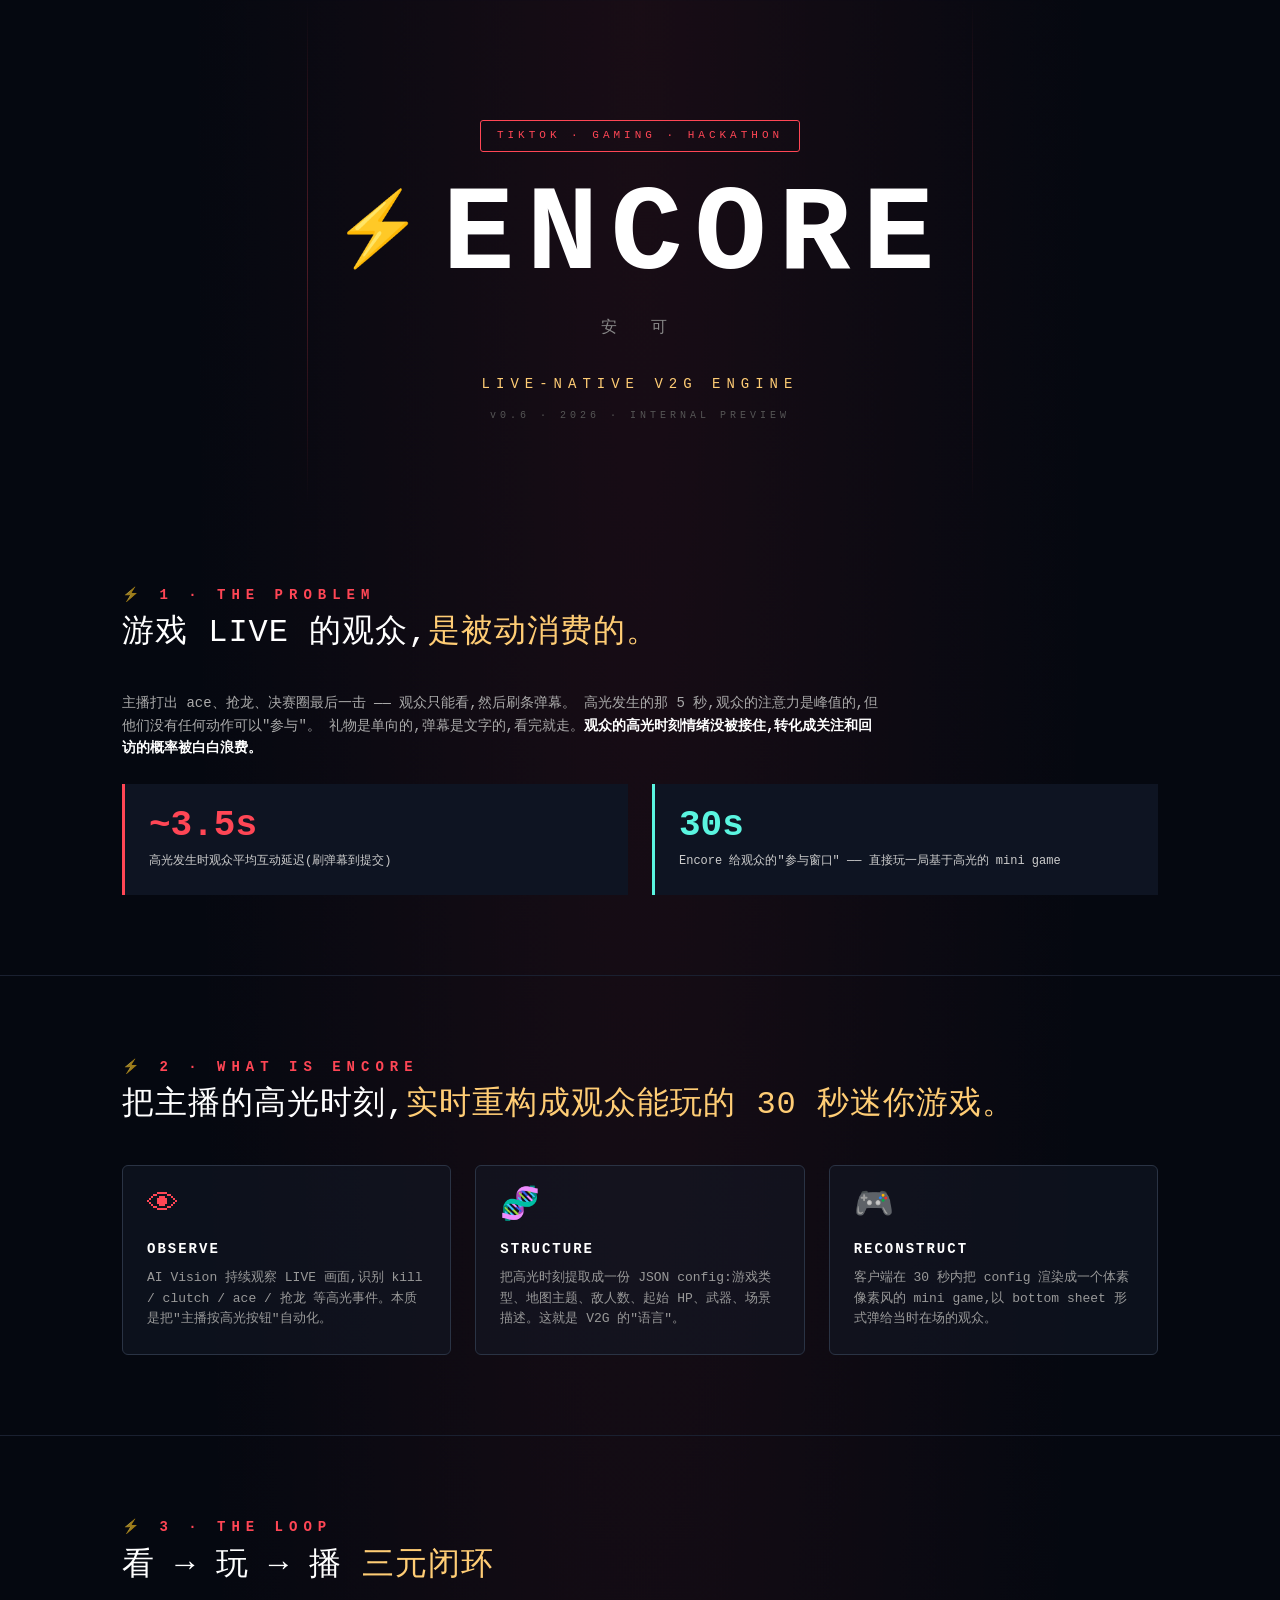
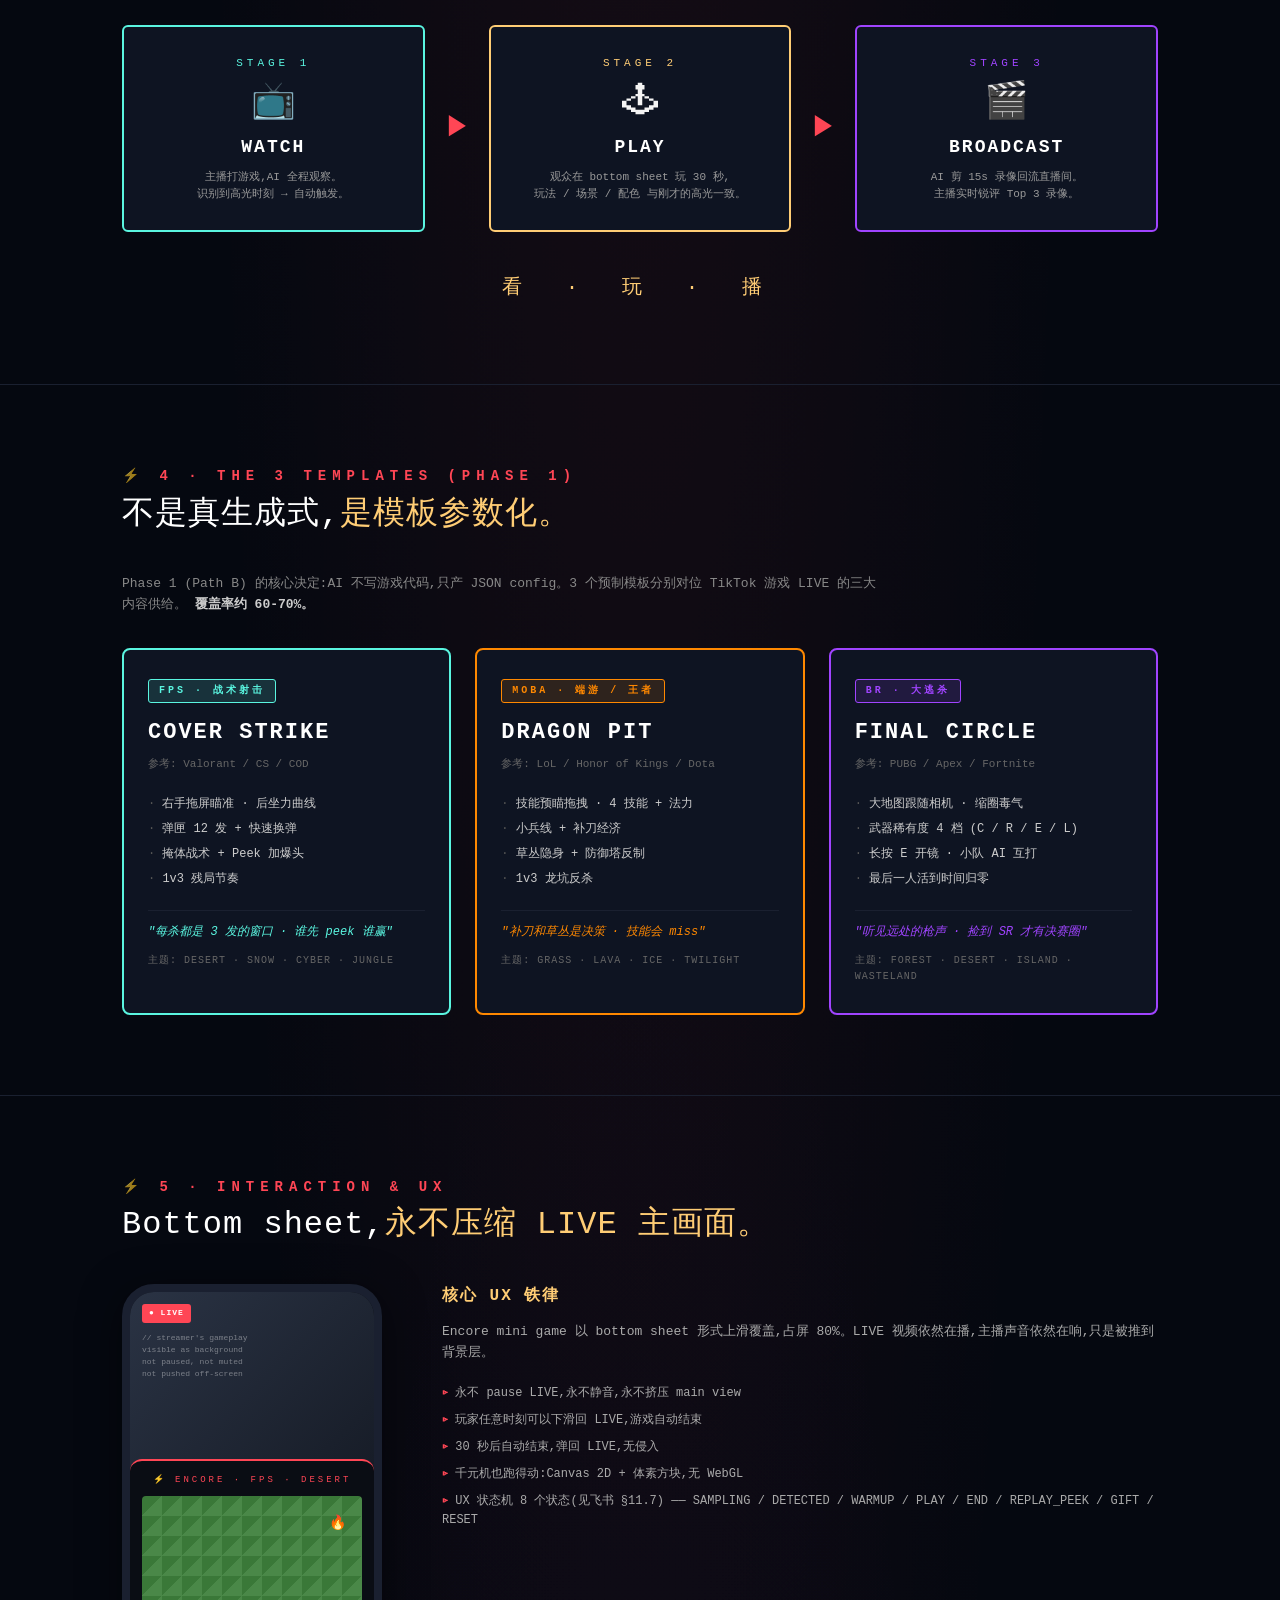
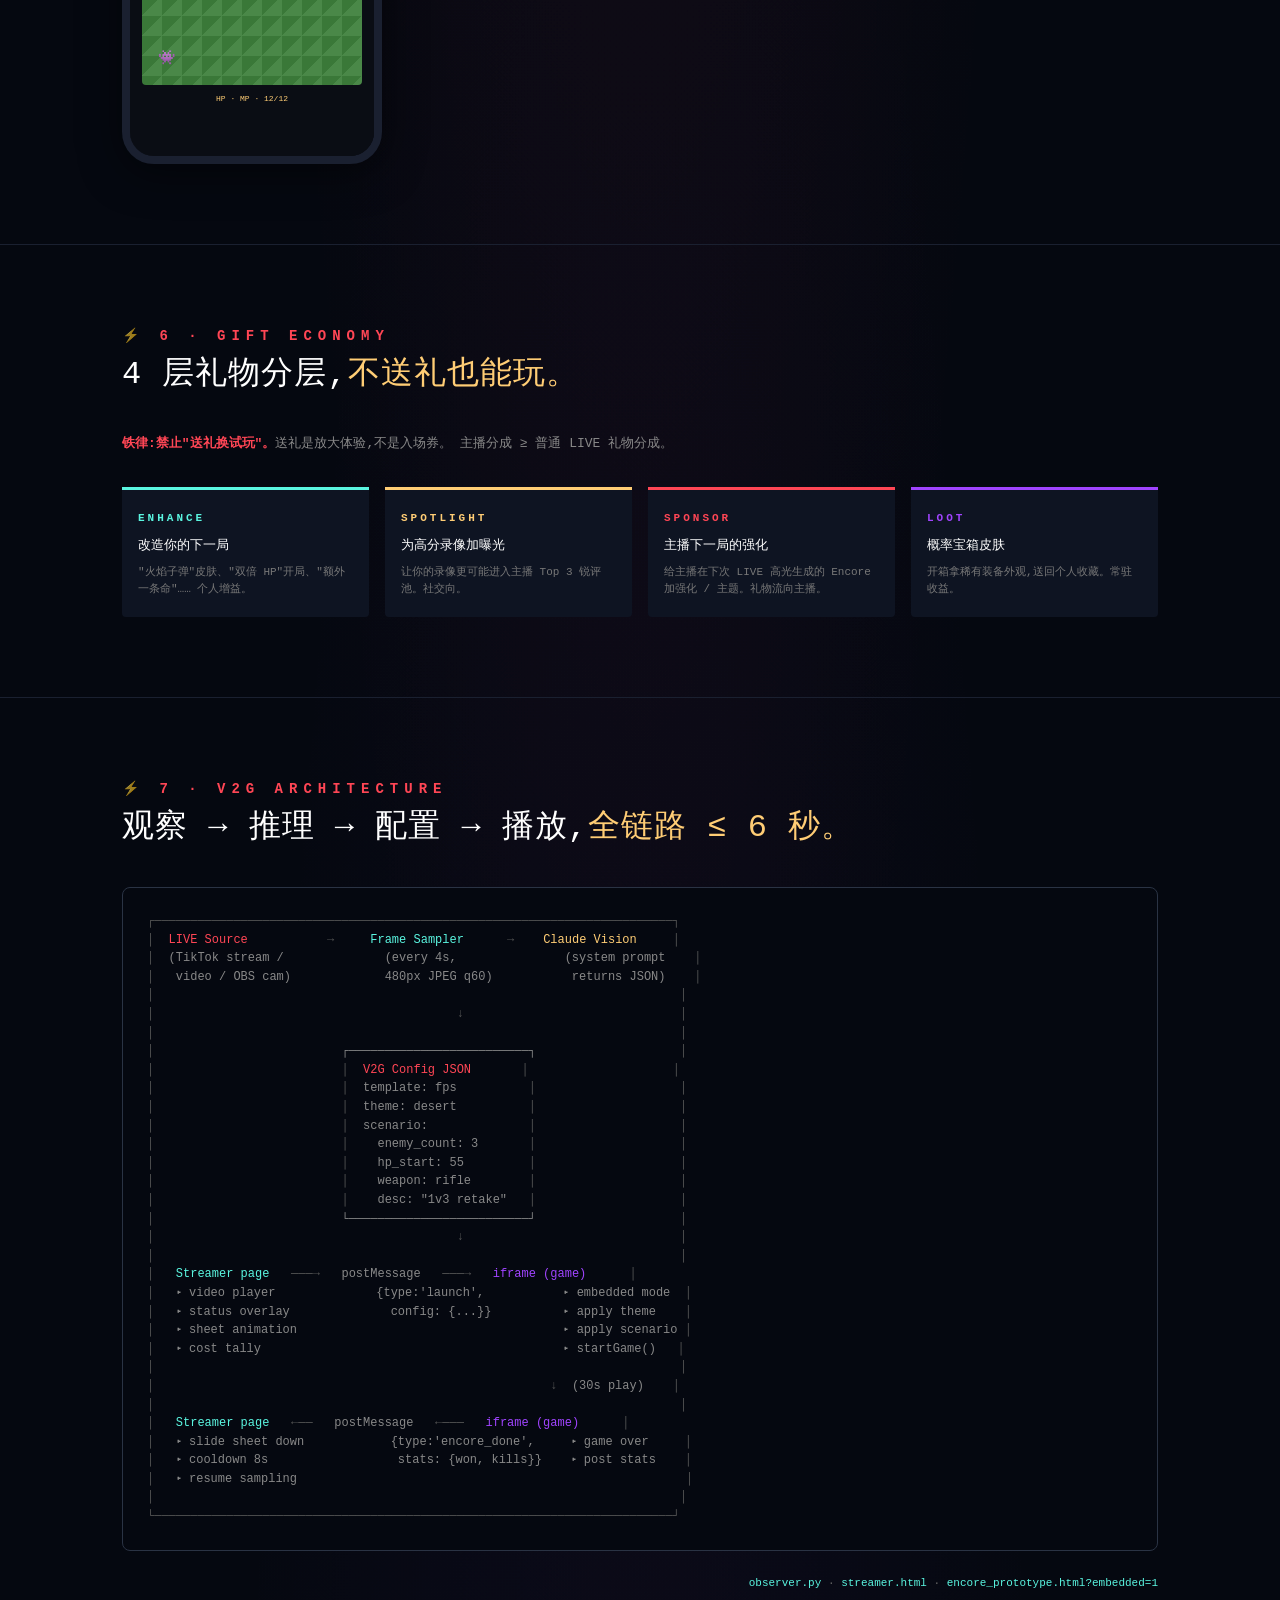
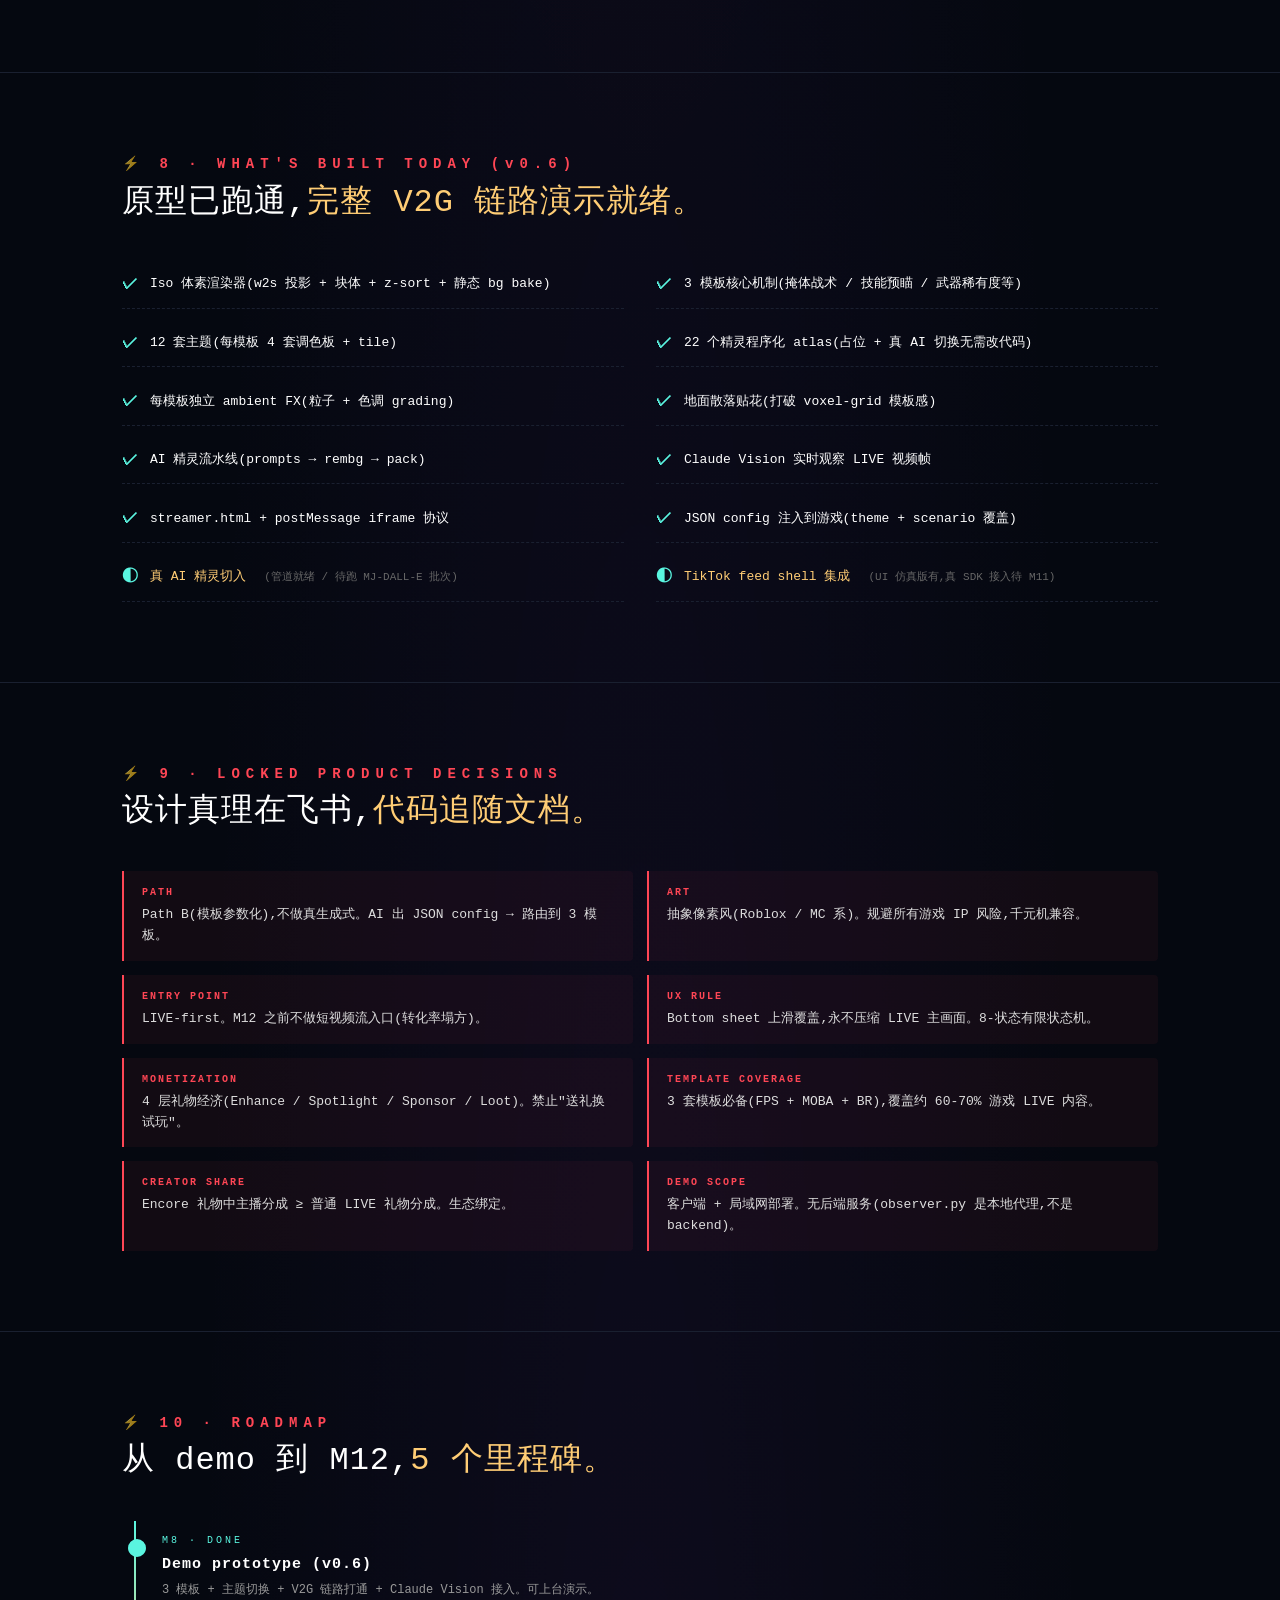
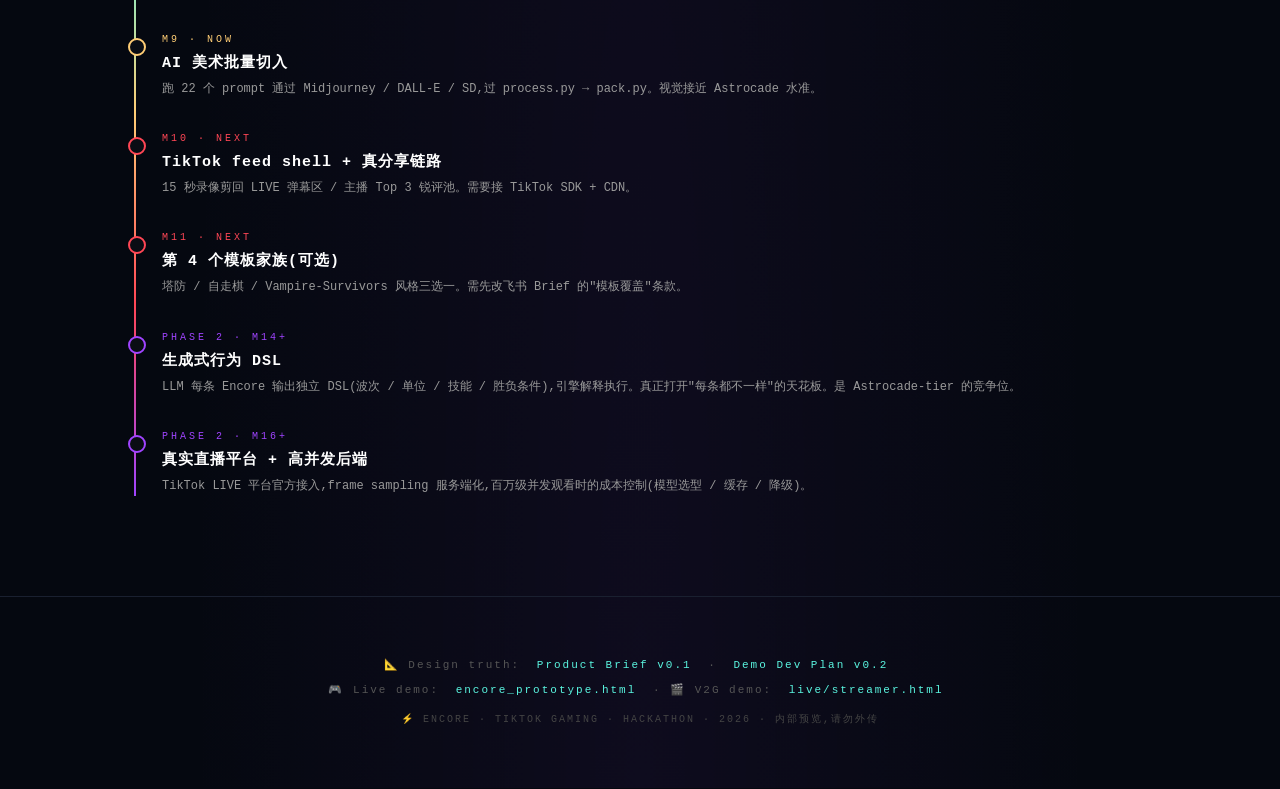
==== commit fe961f6d: "v0.6.1: Reorganize prototype into per-owner modules for 4-dev hackathon Single-file prototype/encore" ====
--- a/docs/encore_pitch.html
+++ b/docs/encore_pitch.html
@@ -880,7 +880,7 @@
 <footer>
   <div class="container">
     <div>📐 Design truth: <a href="https://bytedance.larkoffice.com/docx/Gu2ed1ZOqobDF9xqY7VmjLYMyQe">Product Brief v0.1</a> · <a href="https://bytedance.larkoffice.com/docx/LfbydvhwCopawvx6UthmmOcoyNf">Demo Dev Plan v0.2</a></div>
-    <div style="margin-top:8px;">🎮 Live demo: <a href="../prototype/encore_prototype.html">encore_prototype.html</a> · 🎬 V2G demo: <a href="../prototype/streamer.html">streamer.html</a></div>
+    <div style="margin-top:8px;">🎮 Live demo: <a href="../prototype/encore_prototype.html">encore_prototype.html</a> · 🎬 V2G demo: <a href="../prototype/live/streamer.html">live/streamer.html</a></div>
     <div class="meta">⚡ ENCORE · TIKTOK GAMING · HACKATHON · 2026 · 内部预览,请勿外传</div>
   </div>
 </footer>
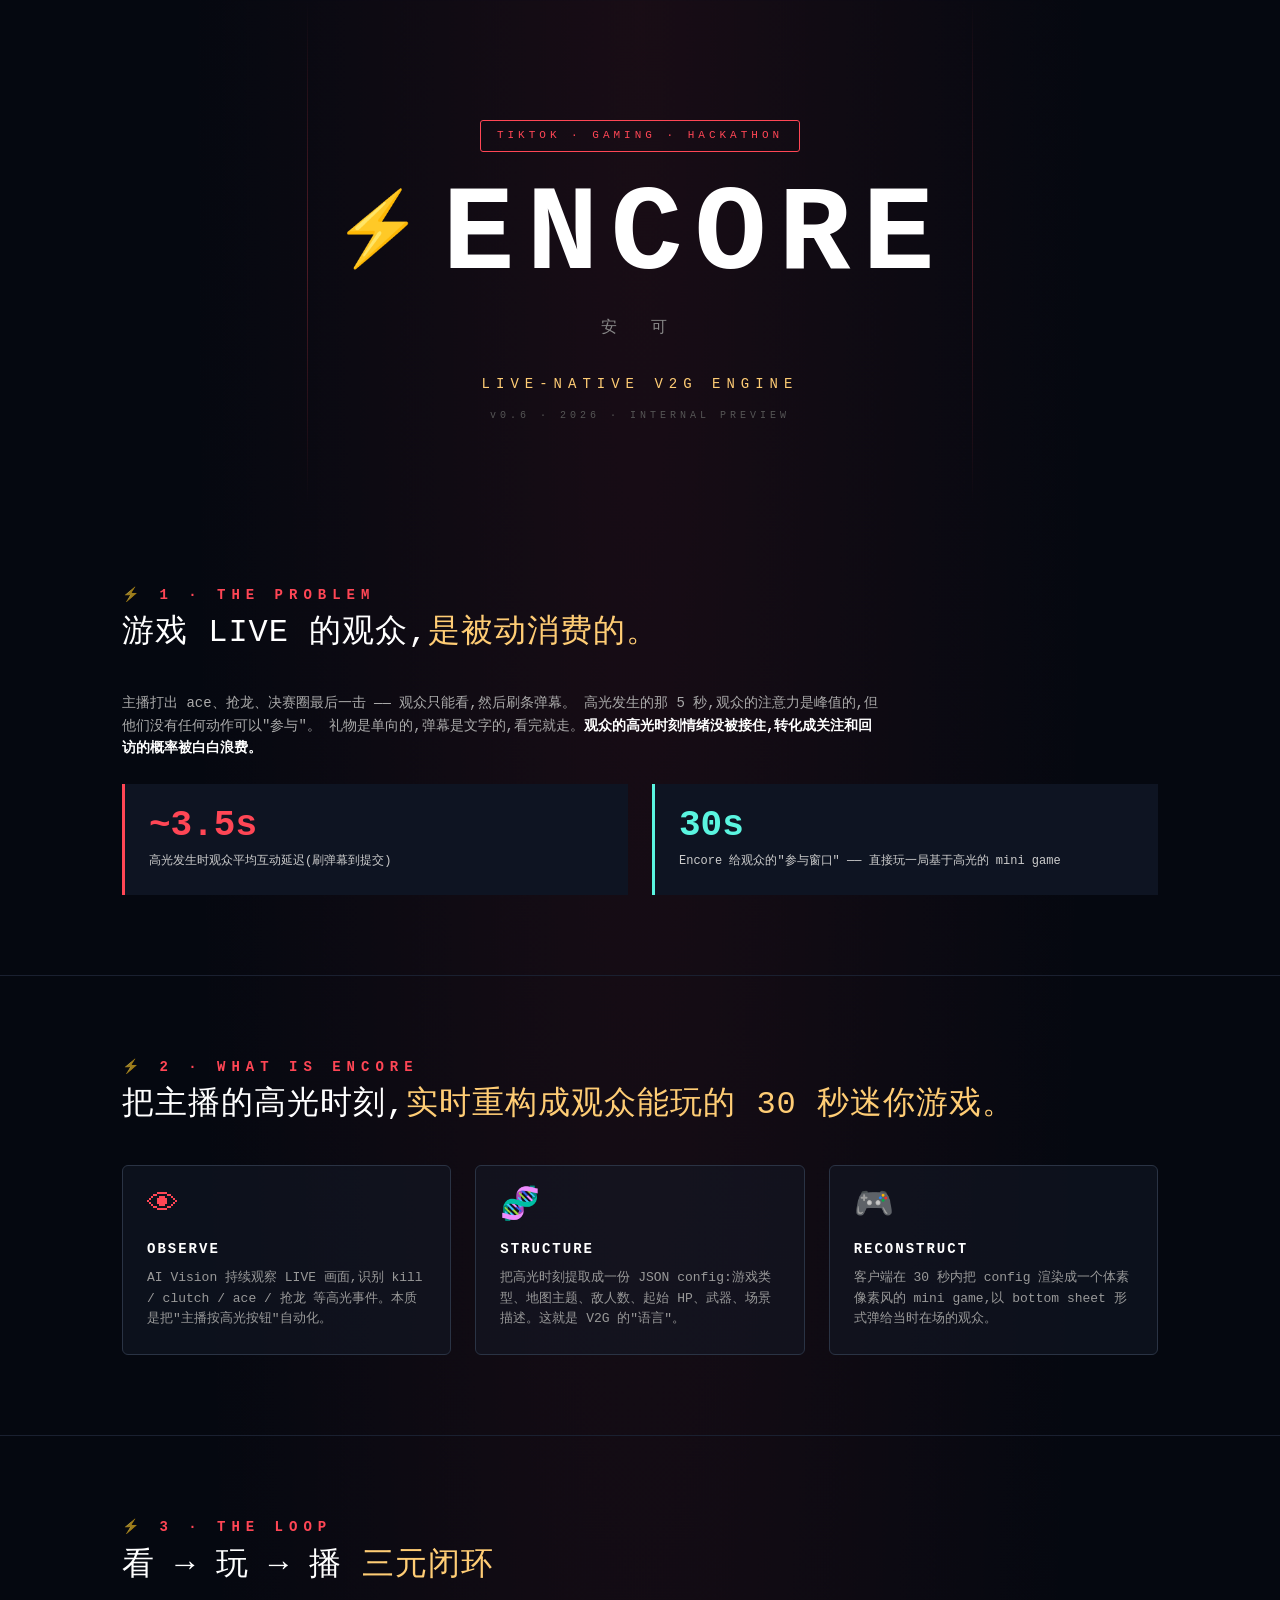
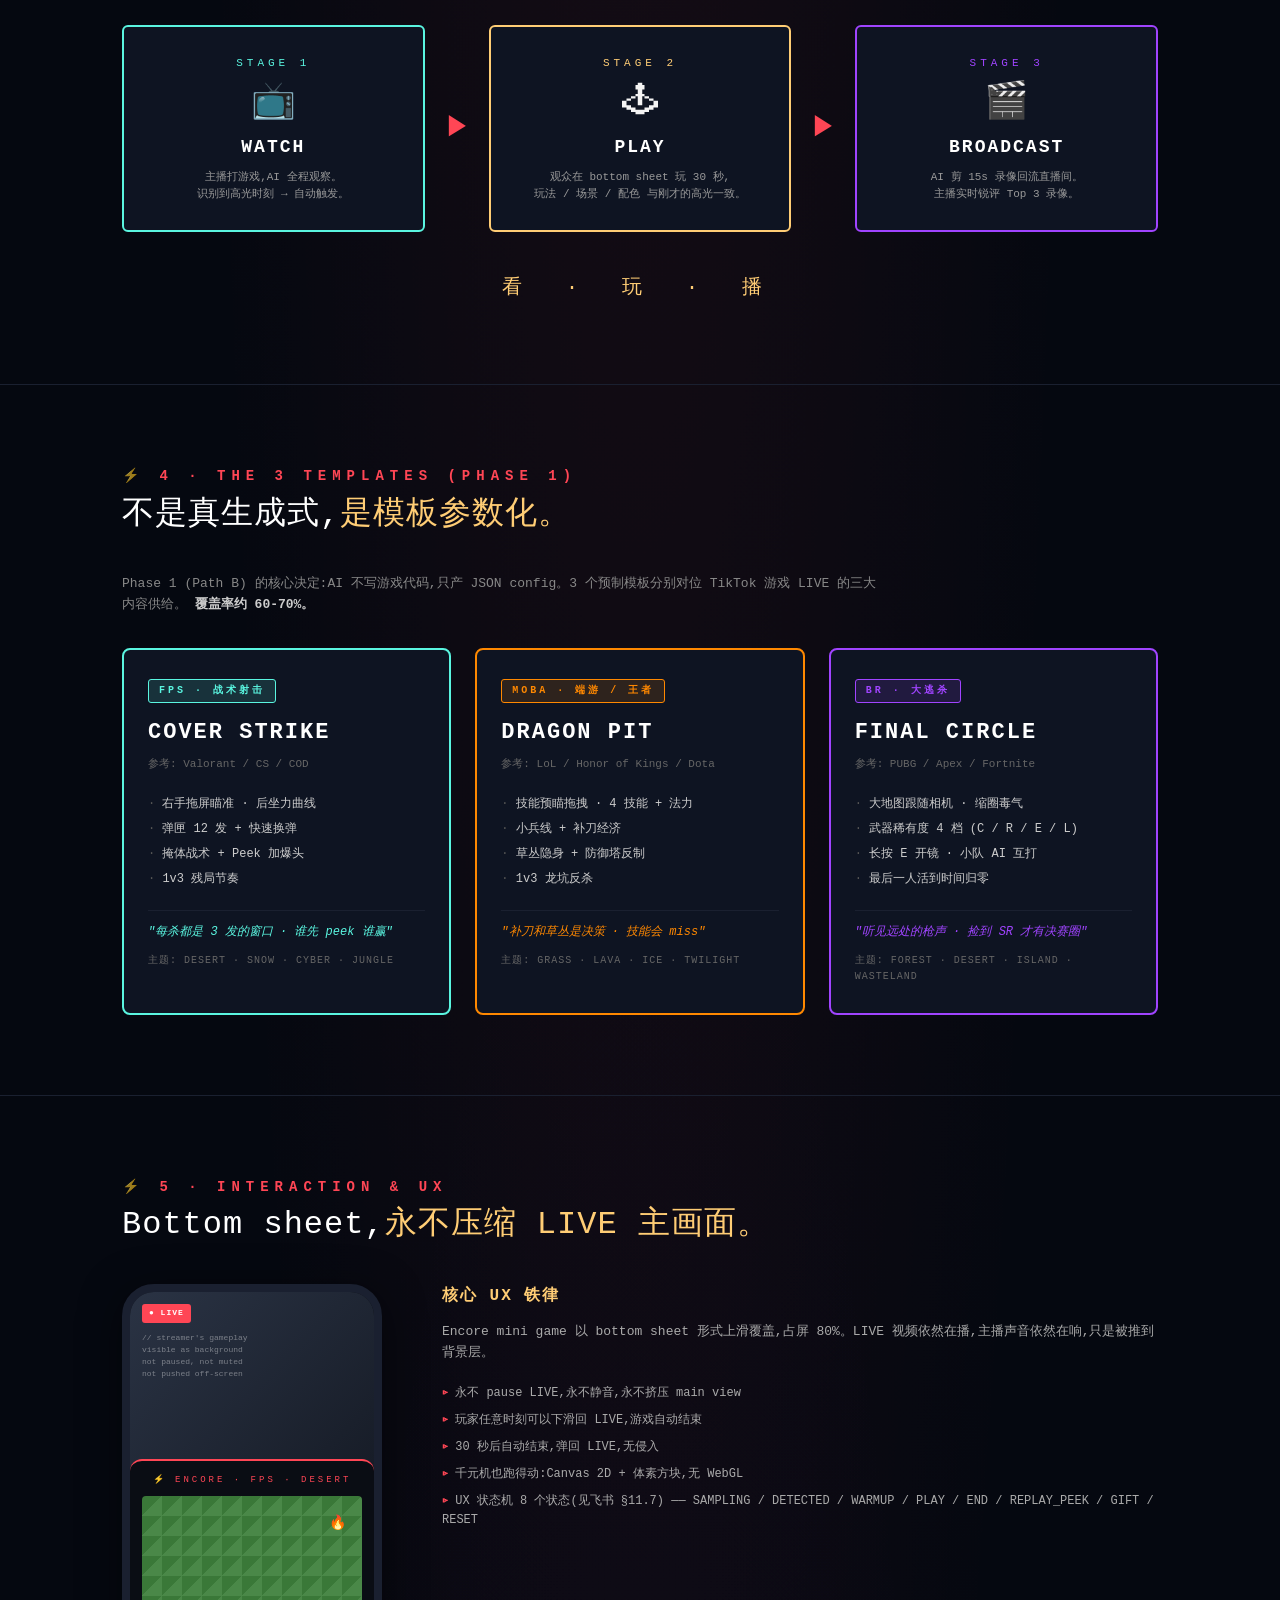
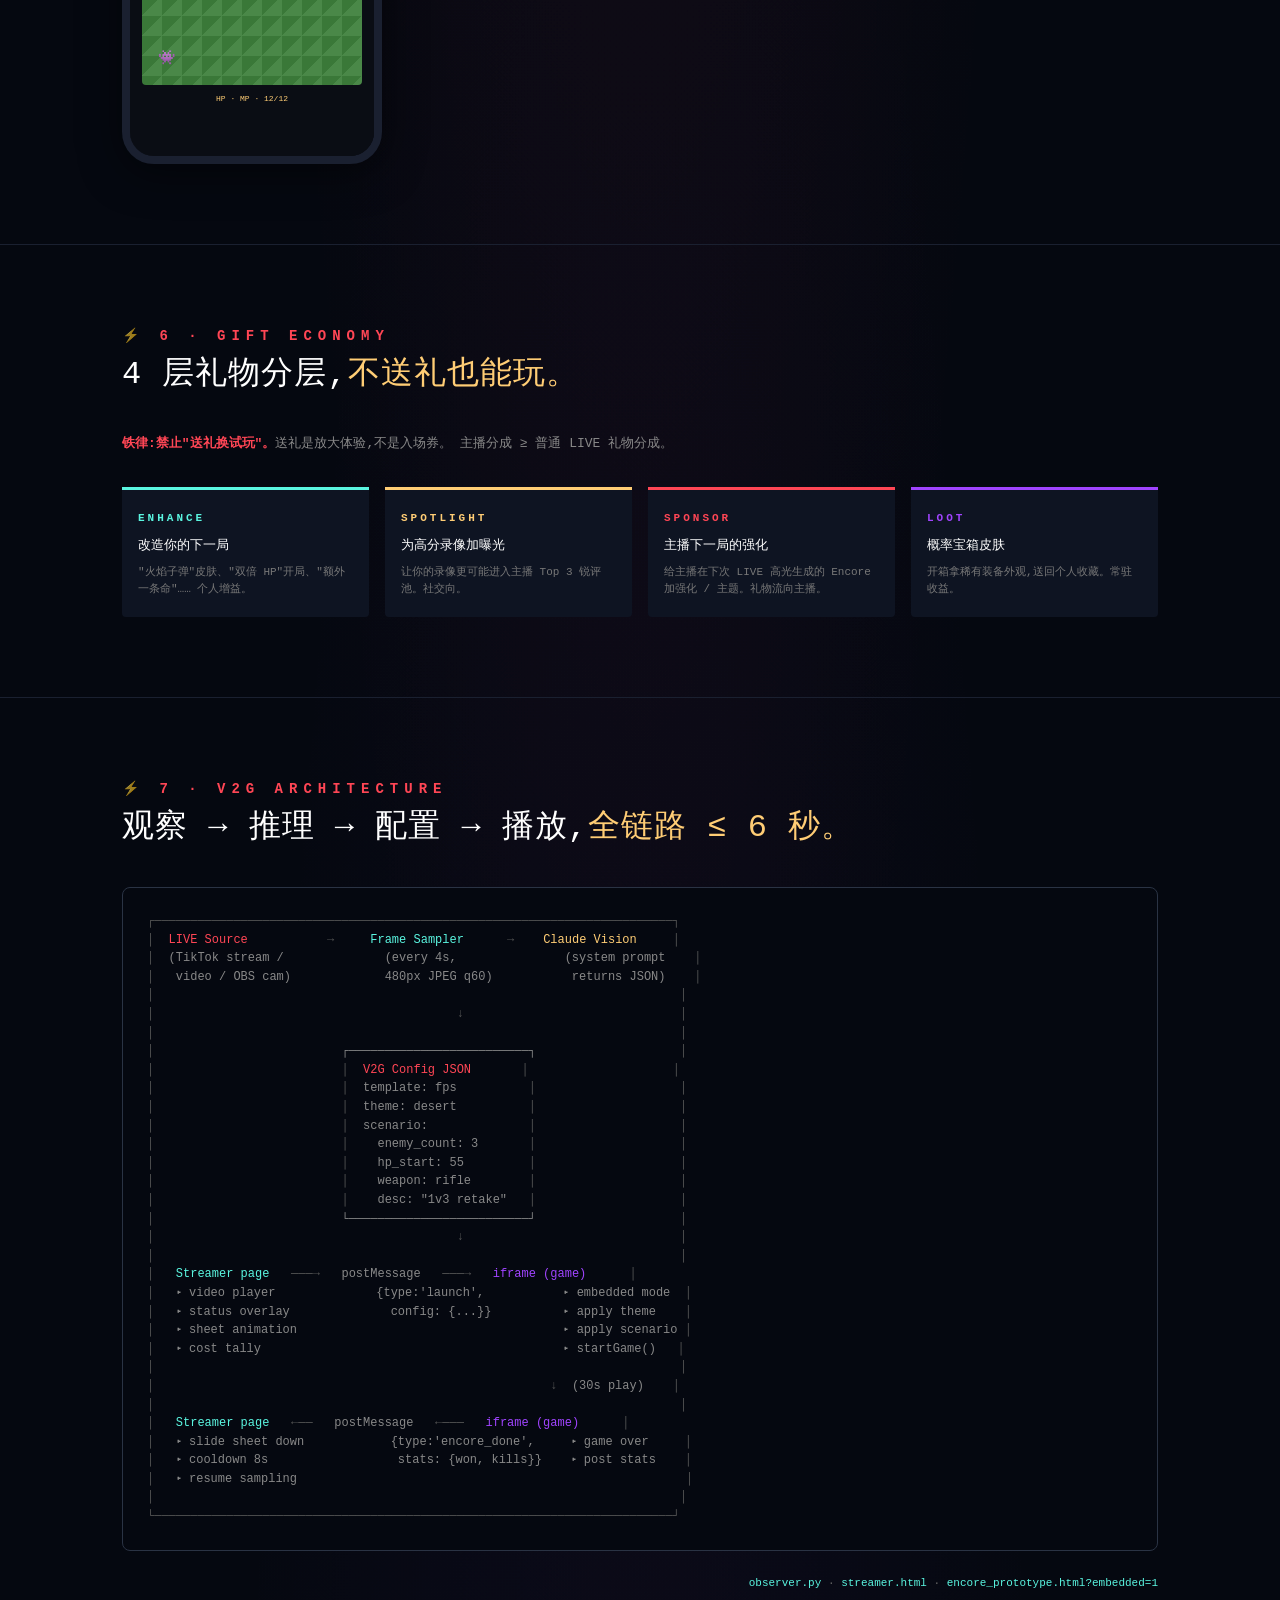
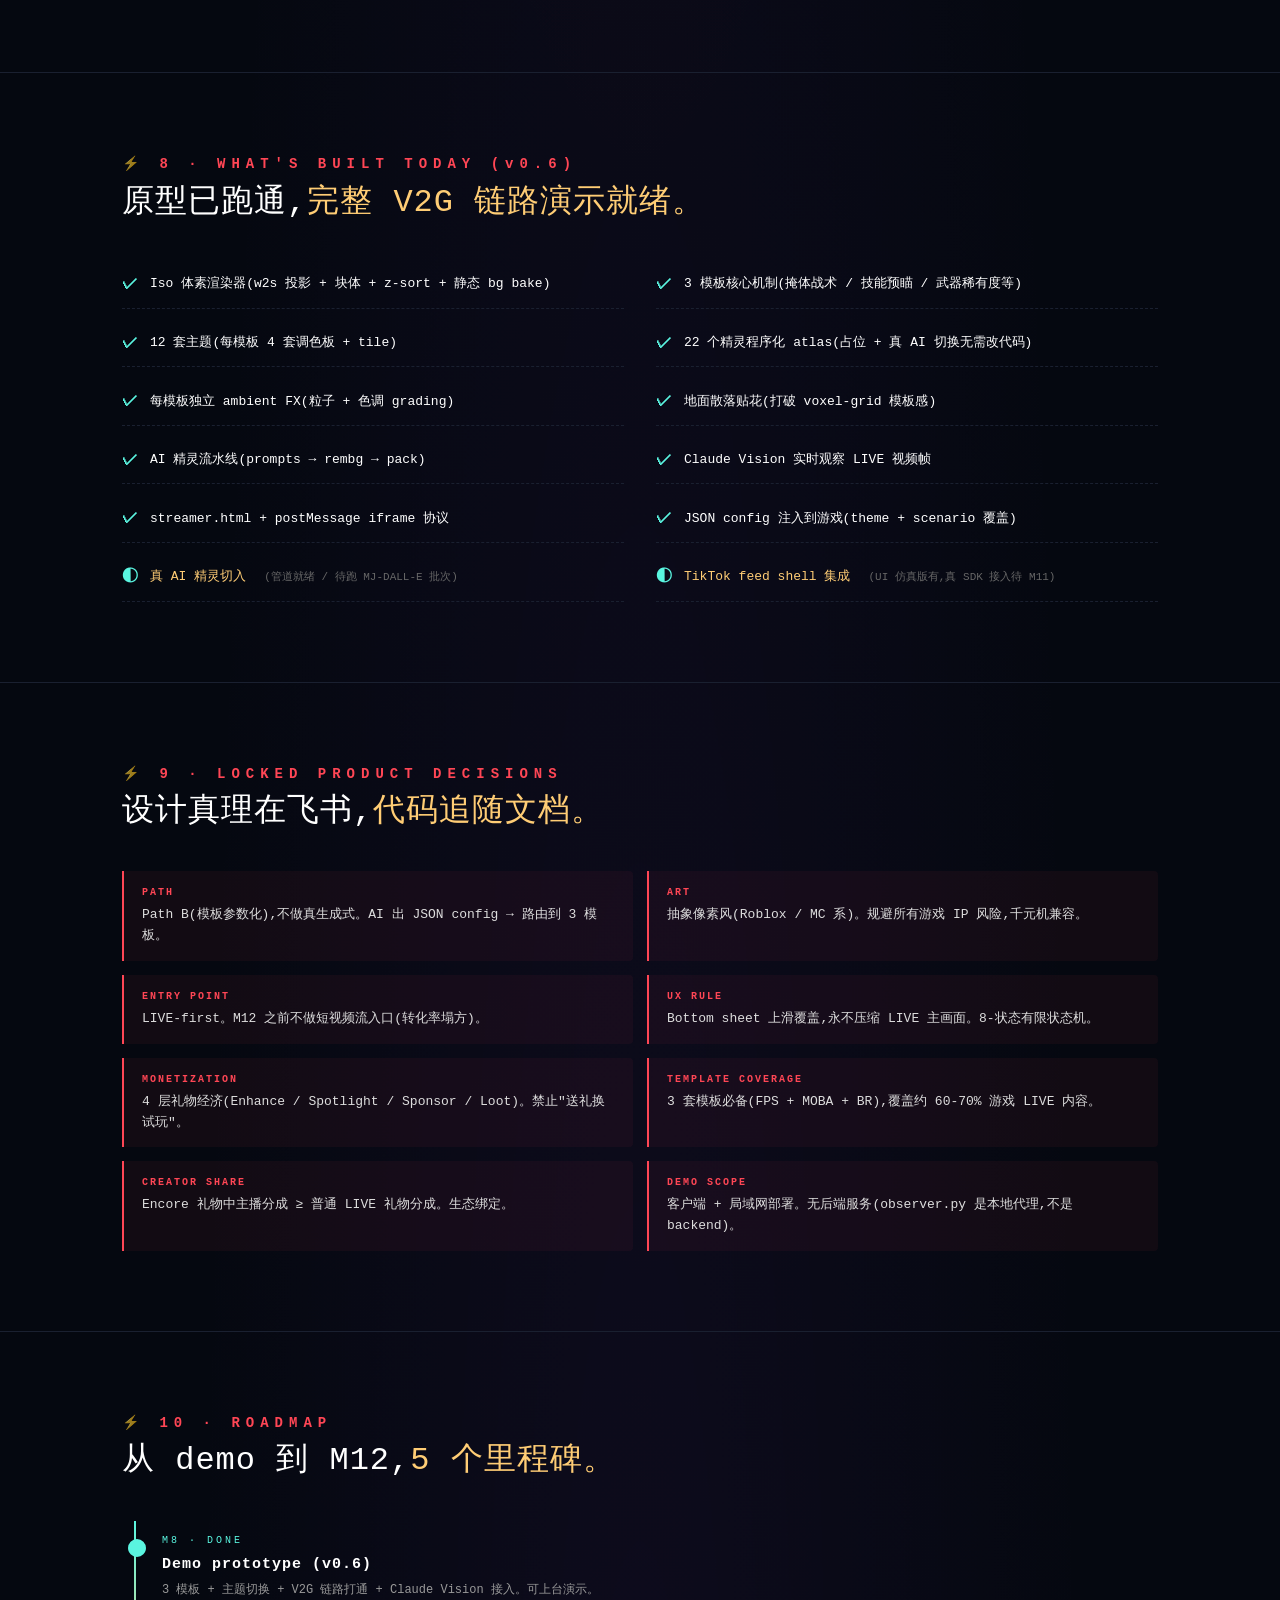
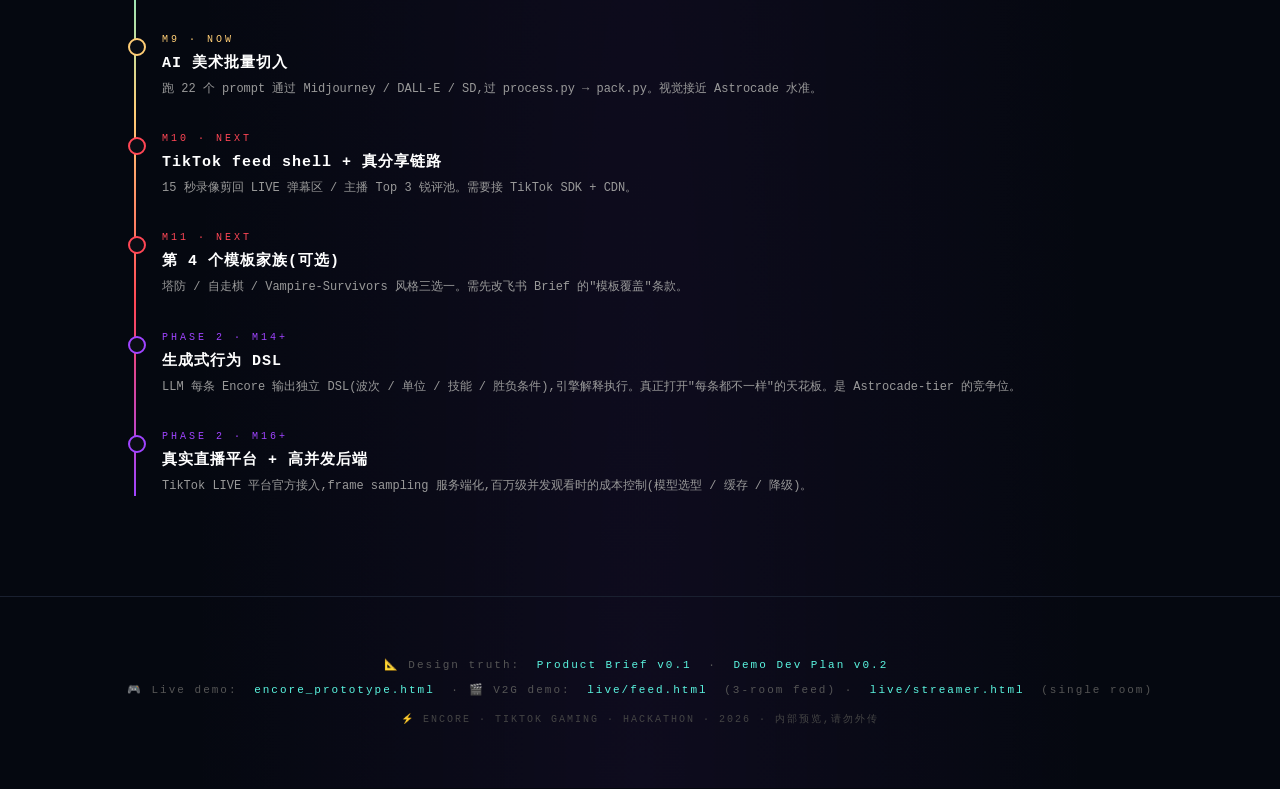
==== commit 7595de12: "[D] docs: landing + QR point at feed.html (3-room demo) The primary audience-demo entry — landing pa" ====
--- a/docs/encore_pitch.html
+++ b/docs/encore_pitch.html
@@ -880,7 +880,7 @@
 <footer>
   <div class="container">
     <div>📐 Design truth: <a href="https://bytedance.larkoffice.com/docx/Gu2ed1ZOqobDF9xqY7VmjLYMyQe">Product Brief v0.1</a> · <a href="https://bytedance.larkoffice.com/docx/LfbydvhwCopawvx6UthmmOcoyNf">Demo Dev Plan v0.2</a></div>
-    <div style="margin-top:8px;">🎮 Live demo: <a href="../prototype/encore_prototype.html">encore_prototype.html</a> · 🎬 V2G demo: <a href="../prototype/live/streamer.html">live/streamer.html</a></div>
+    <div style="margin-top:8px;">🎮 Live demo: <a href="../prototype/encore_prototype.html">encore_prototype.html</a> · 🎬 V2G demo: <a href="../prototype/live/feed.html">live/feed.html</a> (3-room feed) · <a href="../prototype/live/streamer.html">live/streamer.html</a> (single room)</div>
     <div class="meta">⚡ ENCORE · TIKTOK GAMING · HACKATHON · 2026 · 内部预览,请勿外传</div>
   </div>
 </footer>
